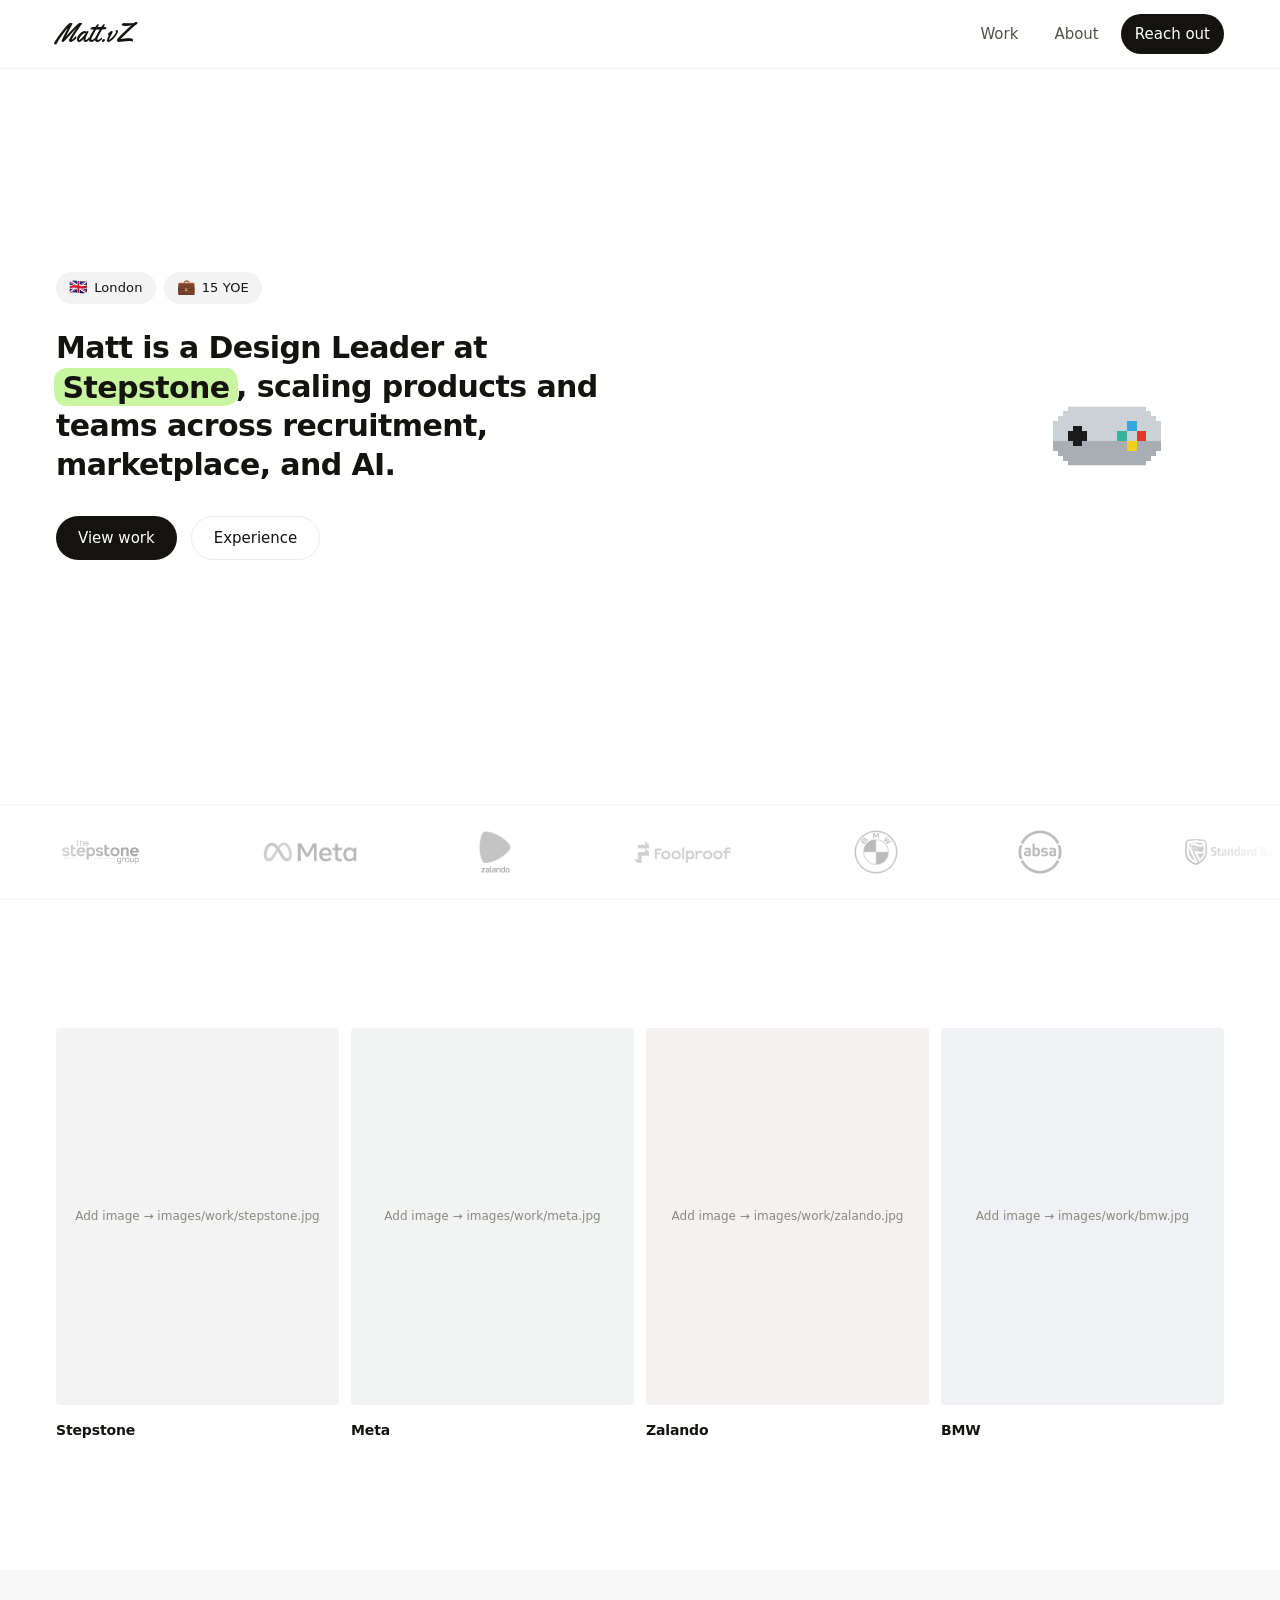
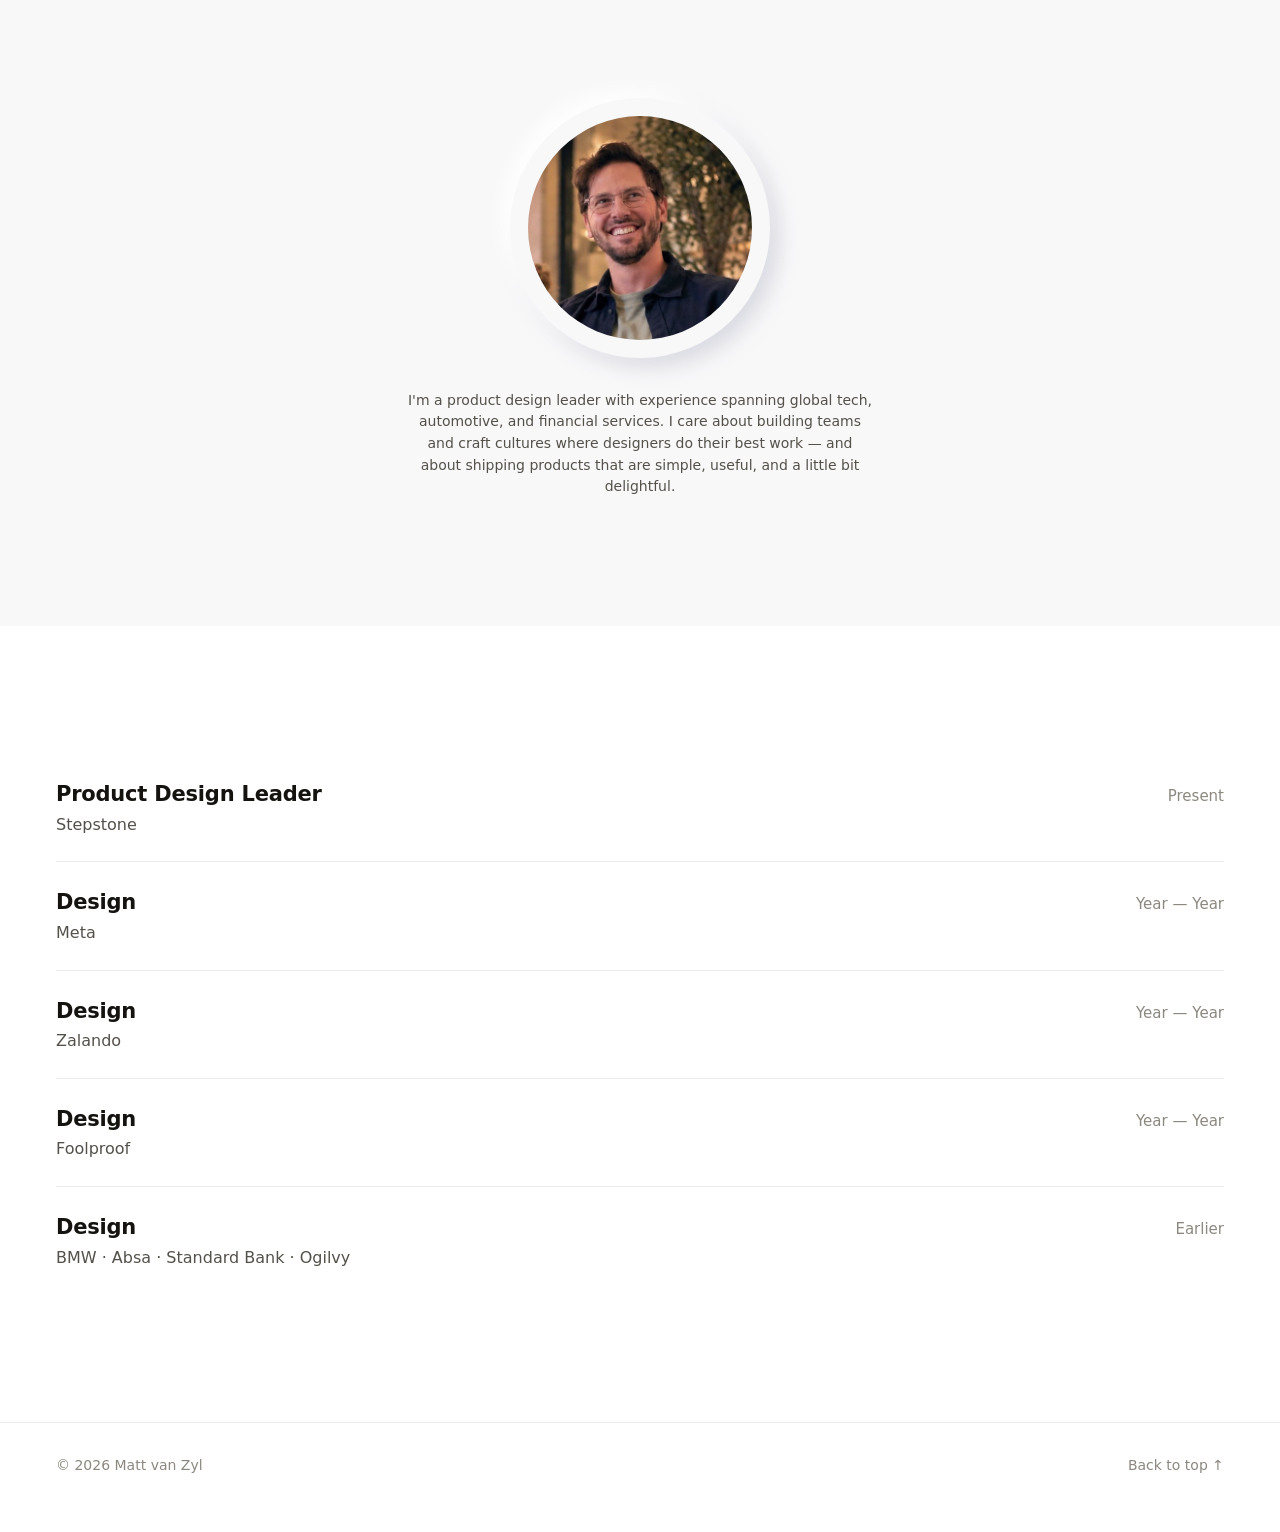
==== index.html @ f4437593 "Set content max-width to 1536px 🤖 AI Assisted with Claude Code  Co-Authored-By: ai-tools@stepstone.c" ====
<!doctype html>
<html lang="en">
  <head>
    <meta charset="utf-8" />
    <meta name="viewport" content="width=device-width, initial-scale=1" />
    <title>Matt van Zyl — Product Design Leader</title>
    <meta
      name="description"
      content="Matt van Zyl — Product Design Leader. Selected work, experience, and contact."
    />

    <!-- Open Graph / social preview -->
    <meta property="og:title" content="Matt van Zyl — Product Design Leader" />
    <meta
      property="og:description"
      content="Product Design Leader. Selected work, experience, and contact."
    />
    <meta property="og:type" content="website" />

    <link rel="preconnect" href="https://cdn.jsdelivr.net" crossorigin />
    <link
      rel="stylesheet"
      href="https://cdn.jsdelivr.net/npm/@fontsource/open-runde@latest/400.css"
    />
    <link
      rel="stylesheet"
      href="https://cdn.jsdelivr.net/npm/@fontsource/open-runde@latest/500.css"
    />
    <link
      rel="stylesheet"
      href="https://cdn.jsdelivr.net/npm/@fontsource/open-runde@latest/600.css"
    />
    <link
      rel="stylesheet"
      href="https://cdn.jsdelivr.net/npm/@fontsource/open-runde@latest/700.css"
    />
    <!-- Yellowtail: handwritten wordmark. Press Start 2P: the mini-game. -->
    <link rel="preconnect" href="https://fonts.googleapis.com" />
    <link rel="preconnect" href="https://fonts.gstatic.com" crossorigin />
    <link
      href="https://fonts.googleapis.com/css2?family=Press+Start+2P&family=Yellowtail&display=swap"
      rel="stylesheet"
    />
    <link rel="stylesheet" href="styles.css?v=104" />
  </head>
  <body>
    <!-- ─────────────  HEADER / NAV  ───────────── -->
    <header class="site-header">
      <div class="nav-pill">
        <a href="#top" class="wordmark">Matt.vZ</a>
        <nav class="nav">
          <a href="#work">Work</a>
          <a href="#about">About</a>
          <a
            href="https://www.linkedin.com/in/mattvzyl"
            target="_blank"
            rel="noopener"
            class="nav-cta"
            >Reach out</a
          >
        </nav>
      </div>
    </header>

    <main id="top">
      <!-- ─────────────  HERO  ───────────── -->
      <section class="hero">
        <div class="hero-tags">
          <span class="tag">
            <span class="tag-emoji" role="img" aria-label="UK flag">🇬🇧</span>
            London
          </span>
          <span class="tag">
            <span class="tag-emoji" role="img" aria-label="Briefcase">💼</span>
            15 YOE
          </span>

          <!-- Easter egg: a flat pixel-art controller (rumbles on hover) that
               launches a mini-game. Floats top-right on desktop; sits inline
               with the tags on tablet/mobile. -->
          <button
            class="game-launcher"
            id="game-launcher"
            type="button"
            aria-label="Play a hidden mini game"
          >
            <span class="game-launcher-inner">
              <canvas
                class="game-launcher-pad"
                width="120"
                height="60"
                aria-hidden="true"
              ></canvas>
            </span>
          </button>
        </div>
        <h1 class="hero-title">
          Matt is a Design Leader<br class="break-mobile" />
          at <a href="#work" class="hl" data-select="stepstone">Stepstone</a>,
          scaling products and teams across
          recruitment, marketplace, and AI.
        </h1>
        <div class="hero-actions">
          <a href="#work" class="btn btn-primary">View work</a>
          <a href="#experience" class="btn btn-ghost">Experience</a>
        </div>
      </section>

      <!-- ─────────────  LOGO MARQUEE (full-bleed)  ───────────── -->
      <section class="logos" aria-label="Companies I've worked with">
        <div class="marquee">
          <div class="marquee-track" id="logo-track">
            <span class="logo-item logo-wide">
              <img src="images/logos/stepstone.png" alt="Stepstone" />
            </span>
            <span class="logo-item logo-wide">
              <img src="images/logos/meta.png" alt="Meta" />
            </span>
            <span class="logo-item logo-square">
              <img src="images/logos/zalando.png" alt="Zalando" />
            </span>
            <span class="logo-item logo-wide">
              <img src="images/logos/foolproof.png" alt="Foolproof" />
            </span>
            <span class="logo-item logo-square">
              <img src="images/logos/bmw.png" alt="BMW" />
            </span>
            <span class="logo-item logo-square">
              <img src="images/logos/absa.png" alt="Absa" />
            </span>
            <span class="logo-item logo-wide">
              <img src="images/logos/standard-bank.png" alt="Standard Bank" />
            </span>
            <span class="logo-item logo-wide">
              <img src="images/logos/ogilvy.png" alt="Ogilvy" />
            </span>
          </div>
        </div>
      </section>

      <!-- ─────────────  SELECTED WORK  ───────────── -->
      <section id="work" class="section work">
        <div class="work-grid">
          <article class="work-item">
            <div class="work-image" data-tint="a">
              <img
                src="images/work/stepstone.jpg"
                alt="Stepstone"
                onerror="this.style.display='none'; this.nextElementSibling.style.display='flex';"
              />
              <span class="work-image-fallback">Add image → images/work/stepstone.jpg</span>
            </div>
            <div class="work-meta">
              <h3 class="work-title">Stepstone</h3>
              <span class="work-date">2024 – Current</span>
            </div>
          </article>

          <article class="work-item">
            <div class="work-image" data-tint="b">
              <img
                src="images/work/meta.jpg"
                alt="Meta"
                onerror="this.style.display='none'; this.nextElementSibling.style.display='flex';"
              />
              <span class="work-image-fallback">Add image → images/work/meta.jpg</span>
            </div>
            <div class="work-meta">
              <h3 class="work-title">Meta</h3>
              <span class="work-date">2022 – 24</span>
            </div>
          </article>

          <article class="work-item">
            <div class="work-image" data-tint="c">
              <img
                src="images/work/zalando.jpg"
                alt="Zalando"
                onerror="this.style.display='none'; this.nextElementSibling.style.display='flex';"
              />
              <span class="work-image-fallback">Add image → images/work/zalando.jpg</span>
            </div>
            <div class="work-meta">
              <h3 class="work-title">Zalando</h3>
              <span class="work-date">2021 – 22</span>
            </div>
          </article>

          <article class="work-item">
            <div class="work-image" data-tint="d">
              <img
                src="images/work/bmw.jpg"
                alt="BMW"
                onerror="this.style.display='none'; this.nextElementSibling.style.display='flex';"
              />
              <span class="work-image-fallback">Add image → images/work/bmw.jpg</span>
            </div>
            <div class="work-meta">
              <h3 class="work-title">BMW</h3>
              <span class="work-date">2018 – 21</span>
            </div>
          </article>
        </div>
      </section>

      <!-- ─────────────  ABOUT  ───────────── -->
      <section id="about" class="section">
        <div class="about">
          <div class="portrait-stage">
            <span class="float-emoji" aria-hidden="true" style="--x: -172px; --y: 30px; --r: -16deg">🎨</span>
            <span class="float-emoji" aria-hidden="true" style="--x: -161px; --y: -69px; --r: -13deg">✏️</span>
            <span class="float-emoji" aria-hidden="true" style="--x: -96px; --y: -146px; --r: -8deg">💡</span>
            <span class="float-emoji" aria-hidden="true" style="--x: 96px; --y: -146px; --r: 8deg">📈</span>
            <span class="float-emoji" aria-hidden="true" style="--x: 161px; --y: -69px; --r: 13deg">🤝</span>
            <span class="float-emoji" aria-hidden="true" style="--x: 0px; --y: -175px; --r: 6deg">✨</span>
            <span class="float-emoji" aria-hidden="true" style="--x: 172px; --y: 30px; --r: 16deg">🚗</span>
            <div class="about-portrait">
              <img
                src="images/matt.jpg"
                alt="Matt van Zyl"
                onerror="this.style.display='none'; this.nextElementSibling.style.display='flex';"
              />
              <span class="about-portrait-fallback">Add photo → images/matt.jpg</span>
            </div>
          </div>
          <div class="about-body">
            <p>
              I'm a product design leader with experience spanning global tech,
              automotive, and financial services. I care about building teams
              and craft cultures where designers do their best work — and about
              shipping products that are simple, useful, and a little bit
              delightful.
            </p>
          </div>
        </div>
      </section>

      <!-- ─────────────  EXPERIENCE  ───────────── -->
      <section id="experience" class="section">
        <ol class="timeline">
          <li class="timeline-item">
            <div class="timeline-role">
              <h3>Product Design Leader</h3>
              <span class="timeline-company">Stepstone</span>
            </div>
            <span class="timeline-period">Present</span>
          </li>
          <li class="timeline-item">
            <div class="timeline-role">
              <h3>Design</h3>
              <span class="timeline-company">Meta</span>
            </div>
            <span class="timeline-period">Year — Year</span>
          </li>
          <li class="timeline-item">
            <div class="timeline-role">
              <h3>Design</h3>
              <span class="timeline-company">Zalando</span>
            </div>
            <span class="timeline-period">Year — Year</span>
          </li>
          <li class="timeline-item">
            <div class="timeline-role">
              <h3>Design</h3>
              <span class="timeline-company">Foolproof</span>
            </div>
            <span class="timeline-period">Year — Year</span>
          </li>
          <li class="timeline-item">
            <div class="timeline-role">
              <h3>Design</h3>
              <span class="timeline-company">BMW · Absa · Standard Bank · Ogilvy</span>
            </div>
            <span class="timeline-period">Earlier</span>
          </li>
        </ol>
      </section>

    </main>

    <!-- ─────────────  LOGO INVADERS (mini-game overlay)  ───────────── -->
    <div id="game-stage" class="game-stage" aria-hidden="true">
      <canvas id="invaders-canvas"></canvas>
      <div class="game-hud">
        <span class="game-score" id="game-score">SCORE 0000</span>
        <span class="game-lives" id="game-lives"></span>
        <button class="game-exit" id="game-exit" type="button">× EXIT</button>
      </div>
      <div class="game-msg" id="game-msg" aria-live="polite"></div>
    </div>

    <footer class="site-footer">
      <span>© <span id="year"></span> Matt van Zyl</span>
      <a href="#top">Back to top ↑</a>
    </footer>

    <script src="main.js?v=104"></script>
  </body>
</html>
---- styles.css ----
/* ─────────────  DESIGN TOKENS  ───────────── */
:root {
  --ink: #14130f;
  --ink-soft: #54514a;
  --ink-faint: #8c887f;
  --paper: #ffffff;
  --paper-raised: #ffffff;
  --line: #ececec;
  --accent: #14130f;
  --about-bg: #f8f8f9;

  --logo-grey: #9aa0a6;

  --tint-a: #f3f3f3;
  --tint-b: #f1f4f3;
  --tint-c: #f4f1f0;
  --tint-d: #f0f1f4;

  --font: "Open Runde", -apple-system, BlinkMacSystemFont, system-ui, sans-serif;

  --maxw: 1536px;
  --gutter: clamp(20px, 5vw, 56px);
  --radius: 16px;
  --header-h: 64px; /* live header height; kept in sync by main.js */
  --logos-h: 96px; /* live logo-strip height; kept in sync by main.js */
}

*,
*::before,
*::after {
  box-sizing: border-box;
  margin: 0;
  padding: 0;
}

html {
  scroll-behavior: smooth;
}

body {
  font-family: var(--font);
  color: var(--ink);
  background: var(--paper);
  line-height: 1.6;
  -webkit-font-smoothing: antialiased;
}

a {
  color: inherit;
  text-decoration: none;
}

/* ─────────────  HEADER  ─────────────
   At the top of the page it's a flush, full-width flat glass bar (content
   capped at --maxw). As you scroll it glides into a floating condensed pill. */
.site-header {
  position: sticky;
  top: 0;
  z-index: 50;
  padding: 0;
  background: rgba(255, 255, 255, 0.72);
  backdrop-filter: blur(16px) saturate(180%);
  -webkit-backdrop-filter: blur(16px) saturate(180%);
  box-shadow: 0 1px 0 rgba(20, 19, 15, 0.06);
  /* EXPAND (destination = this top state): snappy. */
  transition: padding 0.4s cubic-bezier(0.22, 1, 0.36, 1),
    background 0.4s ease, box-shadow 0.4s ease,
    transform 0.5s cubic-bezier(0.22, 1, 0.36, 1), opacity 0.4s ease;
}

/* Hidden state (used on mobile): slide the nav up out of view and fade it. */
.site-header.nav-hidden {
  transform: translateY(-130%);
  opacity: 0;
}

.nav-pill {
  max-width: var(--maxw);
  margin: 0 auto;
  display: flex;
  align-items: center;
  justify-content: space-between;
  gap: 16px;
  padding: 14px var(--gutter);
  background: transparent;
  box-shadow: none;
  border-radius: 0;
  /* EXPAND (destination = this top state): snappy. */
  transition: max-width 0.4s cubic-bezier(0.22, 1, 0.36, 1),
    gap 0.4s cubic-bezier(0.22, 1, 0.36, 1),
    padding 0.4s cubic-bezier(0.22, 1, 0.36, 1),
    background 0.4s ease, box-shadow 0.4s ease,
    border-radius 0.4s ease;
}

/* ── Scrolled: the full-width bar lifts into a floating condensed pill. ──
   Animate to a concrete max-width (not `max-content`, which browsers can't
   smoothly tween) so it glides. COLLAPSE (destination): slow, gentle glide. */
.site-header.scrolled {
  padding: 16px var(--gutter);
  background: transparent;
  backdrop-filter: none;
  -webkit-backdrop-filter: none;
  box-shadow: none;
  transition: padding 1.1s cubic-bezier(0.65, 0, 0.35, 1),
    background 0.6s ease, box-shadow 0.6s ease;
}

.site-header.scrolled .nav-pill {
  max-width: 420px;
  gap: 20px;
  padding: 7px 10px 7px 28px;
  background: rgba(255, 255, 255, 0.65);
  backdrop-filter: blur(16px) saturate(180%);
  -webkit-backdrop-filter: blur(16px) saturate(180%);
  box-shadow: 0 8px 32px rgba(0, 0, 0, 0.04), 0 2px 6px rgba(0, 0, 0, 0.02);
  border-radius: 999px;
  transition: max-width 1.1s cubic-bezier(0.65, 0, 0.35, 1),
    gap 1.1s cubic-bezier(0.65, 0, 0.35, 1),
    padding 1.1s cubic-bezier(0.65, 0, 0.35, 1),
    background 0.6s ease, box-shadow 0.6s ease,
    border-radius 1.1s cubic-bezier(0.65, 0, 0.35, 1);
}

.wordmark {
  font-family: "Yellowtail", cursive;
  font-weight: 400;
  font-size: 26px;
  line-height: 1;
  letter-spacing: 0;
  color: var(--ink);
}

.nav {
  display: flex;
  align-items: center;
  gap: 8px;
}

.nav a {
  font-size: 15px;
  font-weight: 500;
  color: var(--ink-soft);
  padding: 8px 14px;
  border-radius: 999px;
  white-space: nowrap;
  transition: color 0.2s, background 0.2s;
}

.nav a:not(.nav-cta):hover {
  color: var(--ink);
  background: #f6f6f6;
}

/* Active link — current section (set by click or scrollspy) */
.nav a.active:not(.nav-cta) {
  color: var(--ink);
  background: #f0f0f0;
}

.nav-cta {
  background: var(--accent);
  color: #fff !important;
  padding: 9px 20px;
  transition: background 0.2s, transform 0.15s ease, box-shadow 0.15s,
    padding 1.1s cubic-bezier(0.65, 0, 0.35, 1);
}

.nav-cta:hover {
  background: #2c2a25;
  transform: translateY(-2px);
  box-shadow: 0 6px 18px rgba(0, 0, 0, 0.18);
}

.nav-cta:active {
  transform: translateY(0) scale(0.97);
  box-shadow: none;
}

/* ─────────────  LAYOUT  ───────────── */
main {
  max-width: var(--maxw);
  margin: 0 auto;
  padding: 0 var(--gutter);
}

.section {
  padding: clamp(64px, 11vw, 128px) 0;
  position: relative;
}

/* Full-bleed divider line above each section (spans the whole viewport,
   while the section content stays in the centered column). */
.section::before {
  content: "";
  position: absolute;
  top: 0;
  left: calc(50% - 50vw);
  width: 100vw;
  height: 1px;
  background: var(--line);
}

.section-head {
  margin-bottom: 48px;
}

.section-title {
  font-size: clamp(28px, 4vw, 40px);
  font-weight: 600;
  letter-spacing: -0.02em;
}

.section-note {
  margin-top: 8px;
  color: var(--ink-soft);
  font-size: 17px;
}

/* ─────────────  HERO  ───────────── */
.hero {
  /* Opening frame fills the viewport: header (--header-h) + hero + logo strip
     (96px) together = 100svh, so the logo strip sits flush at the bottom of
     the first screen. Hero content is centered in its remaining space. */
  /* Fill the first screen so the logo strip lands flush at the fold.
     Layered fallbacks: plain `vh` (oldest), then `svh` where supported, then
     `--vph` — the real measured viewport height set by main.js, which respects
     whatever a device reserves (iOS home indicator, bottom Safari bar, etc.). */
  min-height: calc(100vh - var(--header-h) - var(--logos-h));
  min-height: calc(100svh - var(--header-h) - var(--logos-h));
  min-height: calc(var(--vph, 100svh) - var(--header-h) - var(--logos-h));
  display: flex;
  flex-direction: column;
  justify-content: center;
  position: relative; /* anchor for the game launcher on the right */
  /* Extra bottom padding lifts the centered content up ~20px for better
     optical balance (the logo strip below carries visual weight). */
  padding: clamp(40px, 7vw, 72px) 0 calc(clamp(40px, 7vw, 72px) + 40px);
}

.hero-tags {
  display: flex;
  flex-wrap: wrap;
  gap: 8px;
  margin-bottom: 24px;
}

.tag {
  display: inline-flex;
  align-items: center;
  gap: 6px;
  padding: 6px 13px;
  background: #f3f3f3;
  border-radius: 999px;
  font-size: 13px;
  font-weight: 500;
  color: var(--ink);
  letter-spacing: 0.01em;
}

.tag-icon {
  width: 14px;
  height: 14px;
  flex-shrink: 0;
  color: var(--ink);
}

/* Flag emoji in place of a location icon */
.tag-emoji {
  font-size: 15px;
  line-height: 1;
  flex-shrink: 0;
}

.hero-title {
  font-size: 30px;
  font-weight: 600;
  line-height: 1.3;
  letter-spacing: -0.02em;
  max-width: 28ch;
}

/* Highlighter marker behind a key word. Default = flat green with a soft,
   organic blob shape. On hover, a hand-drawn pen underline draws itself in
   under the word, and the cursor turns into a pointer (it links to the
   Stepstone work). */
.hl {
  position: relative;
  background-color: #c8f5a0;
  color: inherit;
  padding: 0.05em 0.28em;
  margin: 0 -0.06em;
  /* The blob shape, used as the default look. */
  border-radius: 14px 10px 16px 12px / 12px 16px 10px 14px;
  cursor: pointer;
  -webkit-box-decoration-break: clone;
  box-decoration-break: clone;
}

/* Pen-like underline that draws on under the word on hover. The SVG is a
   slightly wavy hand-drawn stroke; we reveal it left→right by growing its
   clip width. */
.hl::after {
  content: "";
  position: absolute;
  left: 0.28em;
  right: 0.28em;
  bottom: -0.16em;
  height: 6px;
  background-repeat: no-repeat;
  background-position: left center;
  background-size: 100% 100%;
  background-image: url("data:image/svg+xml,%3Csvg xmlns='http://www.w3.org/2000/svg' viewBox='0 0 200 8' preserveAspectRatio='none'%3E%3Cpath d='M1 5 C 40 1, 70 7, 110 3 S 180 6, 199 3' fill='none' stroke='%2314130f' stroke-width='2.5' stroke-linecap='round'/%3E%3C/svg%3E");
  /* Hidden by default: clipped to zero width from the left. */
  clip-path: inset(0 100% 0 0);
  transition: clip-path 0.5s cubic-bezier(0.65, 0, 0.35, 1);
}

.hl:hover::after {
  /* Pen draws across the full width. */
  clip-path: inset(0 0 0 0);
}

@media (prefers-reduced-motion: reduce) {
  .hl::after {
    transition: none;
  }
}

.hero-actions {
  margin-top: 32px;
  display: flex;
  flex-wrap: wrap;
  gap: 14px;
}

.btn {
  display: inline-flex;
  align-items: center;
  height: 44px;
  padding: 0 22px;
  border-radius: 999px;
  font-size: 15px;
  font-weight: 500;
  transition: transform 0.15s ease, background 0.15s, border-color 0.15s,
    box-shadow 0.15s;
}

.btn:active {
  transform: scale(0.98);
}

.btn-primary {
  background: var(--accent);
  color: #fff;
}

.btn-primary:hover {
  background: #2c2a25;
  transform: translateY(-2px);
  box-shadow: 0 6px 18px rgba(0, 0, 0, 0.18);
}

.btn-primary:active {
  transform: translateY(0) scale(0.98);
  box-shadow: none;
}

.btn-ghost {
  border: 1px solid var(--line);
  color: var(--ink);
}

.btn-ghost:hover {
  border-color: var(--ink-faint);
}

/* ─────────────  LOGO MARQUEE  ───────────── */
.logos {
  /* full-bleed: break out of the centered main column */
  width: 100vw;
  margin-left: calc(50% - 50vw);
  padding: 24px 0;
  overflow: hidden;
  border-top: 1px solid rgba(0, 0, 0, 0.04);
  border-bottom: 1px solid rgba(0, 0, 0, 0.04);
}

/* The logo strip already draws a full-width divider below it, so suppress
   the work section's own divider to avoid a doubled line. */
#work.section::before {
  display: none;
}

.marquee {
  position: relative;
  -webkit-mask-image: linear-gradient(
    90deg,
    transparent,
    #000 10%,
    #000 90%,
    transparent
  );
  mask-image: linear-gradient(
    90deg,
    transparent,
    #000 10%,
    #000 90%,
    transparent
  );
}

.marquee-track {
  display: flex;
  align-items: center;
  width: max-content;
  --scroll-distance: -50%;
  animation: scroll 40s linear infinite;
}

.marquee:hover .marquee-track {
  animation-play-state: paused;
}

.logo-item {
  display: flex;
  align-items: center;
  justify-content: center;
  flex-shrink: 0;
  /* Equal side margins (not `gap`) so spacing is identical across the
     loop seam — `gap` doesn't apply between the last and first item when
     the track wraps, which leaves an empty void. */
  margin: 0 59px;
  transition: opacity 0.2s;
}

.logo-item img {
  width: auto;
  max-width: 160px;
  object-fit: contain;
  display: block;
  /* Desaturate to grey while PRESERVING internal light/dark detail
     (BMW roundel, Standard Bank flame). grayscale keeps tonal structure;
     opacity lifts the whole thing to a uniform faint weight. */
  filter: grayscale(1);
  opacity: 0.4;
  transition: opacity 0.2s;
}

.logo-item:hover img {
  opacity: 0.7;
}

/* Solid single-colour marks read darker once greyscaled, so fade them a
   little more to sit at the same weight as the detailed ones. */
.logo-item img[alt="Meta"],
.logo-item img[alt="Absa"],
.logo-item img[alt="Foolproof"] {
  opacity: 0.32;
}

.logo-item:hover img[alt="Meta"],
.logo-item:hover img[alt="Absa"],
.logo-item:hover img[alt="Foolproof"] {
  opacity: 0.62;
}

/* Balanced by visual mass, not raw height. Padding is trimmed in the PNGs,
   so these heights map directly to how big each mark actually looks.
   Long wordmarks sit shorter (their width carries presence); compact and
   square marks sit taller so they don't read as small. */

/* Long horizontal wordmarks (ratio ~4–5). */
.logo-item img[alt="Meta"] {
  height: 26px;
}

/* Standard Bank has a shield + small text, so it reads smaller — bump it up. */
.logo-item img[alt="Standard Bank"] {
  height: 34px;
}

/* Medium wordmarks (ratio ~2.5–3.5). */
.logo-item img[alt="Stepstone"],
.logo-item img[alt="Foolproof"],
.logo-item img[alt="Ogilvy"] {
  height: 30px;
}

/* Square icon-marks (ratio ~1). */
.logo-item img[alt="BMW"],
.logo-item img[alt="Absa"] {
  height: 46px;
}

/* Zalando is a portrait icon-over-wordmark lockup (taller than wide),
   so it's sized a touch smaller to occupy similar visual space. */
.logo-item img[alt="Zalando"] {
  height: 44px;
}

@keyframes scroll {
  to {
    transform: translateX(var(--scroll-distance, -50%));
  }
}

@media (prefers-reduced-motion: reduce) {
  .marquee-track {
    animation: none;
    justify-content: center;
    width: 100%;
    flex-wrap: wrap;
    row-gap: 36px;
  }
  /* No scrolling, so the duplicate row is redundant — hide it. */
  .marquee-track .logo-item[aria-hidden="true"] {
    display: none;
  }
}

/* ─────────────  SELECTED WORK  ───────────── */
.work-grid {
  display: grid;
  grid-template-columns: repeat(4, 1fr);
  gap: clamp(8px, 1vw, 12px);
}

.work-item {
  display: flex;
  flex-direction: column;
}

.work-image {
  position: relative;
  aspect-ratio: 3 / 4;
  border-radius: 4px;
  overflow: hidden;
  background: var(--tint-a);
  margin-bottom: 14px;
}
.work-image[data-tint="b"] { background: var(--tint-b); }
.work-image[data-tint="c"] { background: var(--tint-c); }
.work-image[data-tint="d"] { background: var(--tint-d); }

.work-image img {
  width: 100%;
  height: 100%;
  object-fit: cover;
  display: block;
  transition: transform 0.4s cubic-bezier(0.22, 1, 0.36, 1);
}

.work-item:hover .work-image img {
  transform: scale(1.04);
}

.work-image-fallback {
  display: none; /* shown via onerror when the image is missing */
  position: absolute;
  inset: 0;
  align-items: center;
  justify-content: center;
  text-align: center;
  padding: 0 16px;
  font-size: 12px;
  font-weight: 500;
  color: var(--ink-faint);
}

.work-meta {
  display: flex;
  align-items: baseline;
  justify-content: space-between;
  gap: 12px;
}

.work-title {
  font-size: 14px;
  font-weight: 600;
  letter-spacing: -0.01em;
  color: var(--ink);
}

.work-date {
  flex-shrink: 0;
  font-size: 12px;
  color: var(--ink-faint);
  white-space: nowrap;
}

/* On hover-capable devices (desktop), reveal the date only on card hover.
   Touch devices keep it always visible. */
@media (hover: hover) {
  .work-date {
    opacity: 0;
    transition: opacity 0.25s ease;
  }
  .work-item:hover .work-date {
    opacity: 1;
  }
}

/* ─────────────  ABOUT  ───────────── */
/* Full-bleed very-light-grey band. Content stays in the centred column via
   the horizontal gutter padding. */
#about.section {
  width: 100vw;
  margin-left: calc(50% - 50vw);
  padding-left: var(--gutter);
  padding-right: var(--gutter);
  background: var(--about-bg);
}

/* No dividers directly above or below the About band — the colour change
   separates it. (Above = About's own line; below = the Experience line.) */
#about.section::before,
#experience.section::before {
  display: none;
}

.about {
  display: flex;
  flex-direction: column;
  align-items: center;
  text-align: center;
  gap: 32px;
}

/* Stage holds the photo plus the emojis that hide behind it. */
.portrait-stage {
  position: relative;
  width: min(260px, 68vw);
  height: min(260px, 68vw);
  display: flex;
  align-items: center;
  justify-content: center;
}

/* Emojis start hidden behind the centre of the photo, then fan out to their
   target offsets with a springy bounce when the section scrolls into view. */
.float-emoji {
  position: absolute;
  top: 50%;
  left: 50%;
  z-index: 0;
  font-size: clamp(24px, 5vw, 32px);
  line-height: 1;
  pointer-events: none;
  transform: translate(-50%, -50%) scale(0.2);
  opacity: 0;
  transition: transform 0.7s cubic-bezier(0.34, 1.56, 0.64, 1),
    opacity 0.35s ease;
}

.portrait-stage.revealed .float-emoji {
  transform: translate(
      calc(-50% + var(--x) * var(--fan, 1)),
      calc(-50% + var(--y) * var(--fan, 1))
    )
    rotate(var(--r)) scale(1);
  opacity: 1;
}

/* Stagger the fan-out (and the retract inherits reversed feel via delays). */
.portrait-stage.revealed .float-emoji:nth-child(1) { transition-delay: 0.02s; }
.portrait-stage.revealed .float-emoji:nth-child(2) { transition-delay: 0.06s; }
.portrait-stage.revealed .float-emoji:nth-child(3) { transition-delay: 0.1s; }
.portrait-stage.revealed .float-emoji:nth-child(4) { transition-delay: 0.14s; }
.portrait-stage.revealed .float-emoji:nth-child(5) { transition-delay: 0.18s; }
.portrait-stage.revealed .float-emoji:nth-child(6) { transition-delay: 0.22s; }
.portrait-stage.revealed .float-emoji:nth-child(7) { transition-delay: 0.26s; }
.portrait-stage.revealed .float-emoji:nth-child(8) { transition-delay: 0.3s; }

@media (prefers-reduced-motion: reduce) {
  .float-emoji {
    transition: none;
    display: none;
  }
}

.about-portrait {
  position: relative;
  z-index: 1;
  /* Explicit square (width AND height) so it stays a circle in the flex
     column — aspect-ratio alone got overridden by the photo's proportions. */
  width: min(260px, 68vw);
  height: min(260px, 68vw);
  border-radius: 50%;
  /* Raised neumorphic frame (the 18px padding is the visible rim). The frame
     matches the section bg so it blends, and dual OUTER shadows sculpt it into
     a soft puffed-out button: a light highlight from the top-left and a darker
     shadow to the bottom-right. */
  background: var(--about-bg);
  padding: 18px;
  box-shadow: -9px -9px 18px rgba(255, 255, 255, 0.9),
    9px 9px 20px rgba(174, 174, 192, 0.42);
  display: flex;
  align-items: center;
  justify-content: center;
}

.about-portrait img {
  width: 100%;
  height: 100%;
  object-fit: cover;
  object-position: center 20%;
  border-radius: 50%;
  display: block;
}

.about-portrait-fallback {
  display: none; /* shown via onerror only when the image is missing */
  width: 100%;
  height: 100%;
  align-items: center;
  justify-content: center;
  text-align: center;
  padding: 0 20px;
  font-size: 13px;
  font-weight: 500;
  color: var(--ink-faint);
}

.about-body {
  max-width: 46ch;
}

.about-body p {
  font-size: 14px;
  line-height: 1.55;
  color: var(--ink-soft);
}

.about-body p + p {
  margin-top: 14px;
}

/* ─────────────  EXPERIENCE  ───────────── */
.timeline {
  list-style: none;
}

.timeline-item {
  display: flex;
  align-items: baseline;
  justify-content: space-between;
  gap: 20px;
  padding: 24px 0;
  border-top: 1px solid var(--line);
}

.timeline-item:first-child {
  border-top: none;
}

.timeline-role h3 {
  font-size: 21px;
  font-weight: 600;
  letter-spacing: -0.01em;
}

.timeline-company {
  font-size: 16px;
  color: var(--ink-soft);
}

.timeline-period {
  font-size: 15px;
  color: var(--ink-faint);
  white-space: nowrap;
}

/* ─────────────  CONTACT  ───────────── */
.contact {
  text-align: center;
}

.contact-title {
  font-size: clamp(40px, 8vw, 84px);
  font-weight: 600;
  letter-spacing: -0.03em;
}

.contact-sub {
  margin-top: 16px;
  font-size: 18px;
  color: var(--ink-soft);
}

.contact-email {
  display: inline-block;
  margin-top: 32px;
  font-size: clamp(20px, 3vw, 30px);
  font-weight: 500;
  border-bottom: 2px solid var(--line);
  padding-bottom: 4px;
  transition: border-color 0.15s;
}

.contact-email:hover {
  border-color: var(--ink);
}

.contact-links {
  margin-top: 36px;
  display: flex;
  justify-content: center;
  gap: 28px;
}

.contact-links a {
  font-size: 16px;
  color: var(--ink-soft);
  transition: color 0.15s;
}

.contact-links a:hover {
  color: var(--ink);
}

/* ─────────────  FOOTER  ───────────── */
.site-footer {
  max-width: var(--maxw);
  margin: 0 auto;
  padding: 32px var(--gutter) 56px;
  display: flex;
  justify-content: space-between;
  font-size: 14px;
  color: var(--ink-faint);
  position: relative;
}

/* Full-bleed divider above the footer. */
.site-footer::before {
  content: "";
  position: absolute;
  top: 0;
  left: calc(50% - 50vw);
  width: 100vw;
  height: 1px;
  background: var(--line);
}

.site-footer a:hover {
  color: var(--ink);
}

/* ─────────────  LOGO INVADERS (mini-game)  ───────────── */
/* Launcher: a little pixel game controller parked in the empty right of the
   hero. No label — people click it out of curiosity. */
.game-launcher {
  position: absolute;
  right: clamp(8px, 3vw, 56px);
  top: 50%;
  transform: translateY(-50%);
  padding: 20px;
  background: none;
  border: 0;
  cursor: pointer;
  line-height: 0;
  -webkit-tap-highlight-color: transparent;
}

/* Inner wrapper carries the idle float, so the hover rumble never fights it. */
.game-launcher-inner {
  display: inline-block;
  position: relative;
  animation: launcher-bob 3s ease-in-out infinite;
}

/* Flat pixel-art controller (drawn in main.js). */
.game-launcher-pad {
  display: block;
  width: 118px;
  height: auto;
  image-rendering: pixelated;
  image-rendering: crisp-edges;
}

/* Hover: the controller rumbles like a real gamepad. */
.game-launcher:hover .game-launcher-pad,
.game-launcher:focus-visible .game-launcher-pad {
  animation: rumble 0.14s linear infinite;
}

@keyframes rumble {
  0% {
    transform: translate(0, 0) rotate(0deg);
  }
  20% {
    transform: translate(-1.6px, 1.1px) rotate(-2deg);
  }
  40% {
    transform: translate(1.6px, -1.1px) rotate(2deg);
  }
  60% {
    transform: translate(-1.2px, -1.4px) rotate(-1.4deg);
  }
  80% {
    transform: translate(1.2px, 1.4px) rotate(1.4deg);
  }
  100% {
    transform: translate(0, 0) rotate(0deg);
  }
}

@keyframes launcher-bob {
  0%,
  100% {
    transform: translateY(0);
  }
  50% {
    transform: translateY(-9px);
  }
}

@media (prefers-reduced-motion: reduce) {
  .game-launcher-inner,
  .game-launcher:hover .game-launcher-pad,
  .game-launcher:focus-visible .game-launcher-pad {
    animation: none;
  }
}

/* Tablet & mobile: the controller leaves its floating slot and sits inline
   with the hero tags, matched to their height. */
@media (max-width: 1024px) {
  .game-launcher {
    position: static;
    transform: none;
    margin: 0;
    padding: 0;
    display: inline-flex;
    align-items: center;
  }
  .game-launcher-inner {
    display: inline-flex;
    /* keep the idle float on tablet/mobile too */
  }
  .game-launcher-pad {
    width: auto;
    height: 33px;
  }
}

/* Tablet: the full-size emoji fan sits close to the top of the About band —
   give it more breathing room above the photo. */
@media (min-width: 521px) and (max-width: 1024px) {
  #about.section {
    padding-top: calc(clamp(64px, 11vw, 128px) + 64px);
  }
}

/* Game overlay — fills the screen and turns the page into an arcade. */
body.game-playing {
  overflow: hidden;
}

.game-stage {
  position: fixed;
  inset: 0;
  z-index: 2000;
  background: #0b0a09;
  display: none;
}

/* Switch-on: a bright dot punches out from the centre, stretches into a
   horizontal line, then unfolds vertically to fill the screen — like an
   old CRT powering up. Switch-off reverses it. */
.game-stage.active {
  display: block;
  animation: crt-on 0.55s cubic-bezier(0.22, 1, 0.36, 1);
}

.game-stage.closing {
  animation: crt-off 0.4s ease-in forwards;
}

@keyframes crt-on {
  0% {
    clip-path: inset(49.6% 49.9% 49.6% 49.9%);
    filter: brightness(4.5) contrast(1.4);
  }
  28% {
    clip-path: inset(49.6% 0 49.6% 0);
    filter: brightness(3.2) contrast(1.3);
  }
  100% {
    clip-path: inset(0 0 0 0);
    filter: brightness(1) contrast(1);
  }
}

@keyframes crt-off {
  0% {
    clip-path: inset(0 0 0 0);
    filter: brightness(1);
  }
  45% {
    clip-path: inset(49.6% 0 49.6% 0);
    filter: brightness(3);
  }
  100% {
    clip-path: inset(49.6% 49.9% 49.6% 49.9%);
    filter: brightness(7);
    opacity: 0.5;
  }
}

@media (prefers-reduced-motion: reduce) {
  .game-stage.active,
  .game-stage.closing {
    animation: none;
  }
}

#invaders-canvas {
  display: block;
  width: 100%;
  height: 100%;
  touch-action: none;
}

.game-hud {
  position: absolute;
  top: 0;
  left: 0;
  right: 0;
  z-index: 3;
  display: flex;
  align-items: center;
  justify-content: space-between;
  gap: 16px;
  padding: 20px clamp(16px, 4vw, 44px);
  font-family: "Press Start 2P", monospace;
  font-size: clamp(9px, 1.4vw, 12px);
  letter-spacing: 0.06em;
  color: #eafbe0;
  pointer-events: none;
}

.game-lives {
  color: #ff6b6b;
  letter-spacing: 0.12em;
}

.game-exit {
  pointer-events: auto;
  font-family: inherit;
  font-size: inherit;
  letter-spacing: inherit;
  color: #eafbe0;
  background: rgba(255, 255, 255, 0.06);
  border: 1px solid rgba(234, 251, 224, 0.35);
  border-radius: 8px;
  padding: 8px 12px;
  cursor: pointer;
  transition: background 0.15s ease, border-color 0.15s ease;
}

.game-exit:hover {
  background: rgba(255, 107, 107, 0.18);
  border-color: #ff6b6b;
}

.game-msg {
  position: absolute;
  inset: 0;
  z-index: 2;
  display: none;
  flex-direction: column;
  align-items: center;
  justify-content: center;
  gap: 22px;
  text-align: center;
  padding: 24px;
  font-family: "Press Start 2P", monospace;
  color: #eafbe0;
  background: radial-gradient(
    circle at center,
    rgba(11, 10, 9, 0.72),
    rgba(11, 10, 9, 0.94)
  );
}

.game-msg.show {
  display: flex;
}

.game-msg-title {
  font-size: clamp(22px, 5vw, 40px);
  color: #a8e86b;
  text-shadow: 0 0 18px rgba(168, 232, 107, 0.45);
  line-height: 1.4;
}

.game-msg-score {
  font-size: clamp(11px, 2vw, 16px);
  letter-spacing: 0.1em;
}

.game-msg-hint {
  font-size: clamp(8px, 1.4vw, 11px);
  line-height: 2;
  color: #b9c2b0;
}

.game-msg-btns {
  display: flex;
  gap: 14px;
  flex-wrap: wrap;
  justify-content: center;
  margin-top: 6px;
}

.game-btn {
  font-family: "Press Start 2P", monospace;
  font-size: clamp(9px, 1.4vw, 12px);
  letter-spacing: 0.06em;
  color: #0b0a09;
  background: #a8e86b;
  border: 0;
  border-radius: 10px;
  padding: 14px 18px;
  cursor: pointer;
  transition: transform 0.12s ease, box-shadow 0.15s ease;
  box-shadow: 0 0 0 rgba(168, 232, 107, 0);
}

.game-btn:hover {
  transform: translateY(-2px);
  box-shadow: 0 6px 22px rgba(168, 232, 107, 0.4);
}

.game-btn.ghost {
  color: #eafbe0;
  background: transparent;
  border: 1px solid rgba(234, 251, 224, 0.4);
}

.game-btn.ghost:hover {
  box-shadow: none;
  border-color: #eafbe0;
}

@media (prefers-reduced-motion: reduce) {
  .game-launcher-ship,
  .game-launcher:hover .game-launcher-hint {
    animation: none;
  }
}

/* ─────────────  RESPONSIVE  ───────────── */
/* Mobile-only line break in the hero title (hidden on larger screens). */
.break-mobile {
  display: none;
}

@media (max-width: 720px) {
  .break-mobile {
    display: inline;
  }
  .nav {
    gap: 16px;
  }
  .nav a:not(.nav-cta) {
    display: none;
  }

  /* On mobile the header stays a flush, full-width glass bar in BOTH states
     (no collapse into a pill); it just slides + fades away on scroll-down and
     returns on scroll-up. At the top it carries a hairline divider; once
     scrolled the divider gives way to a soft drop shadow. */
  .site-header,
  .site-header.scrolled {
    padding: 0;
    background: rgba(255, 255, 255, 0.5);
    backdrop-filter: blur(16px) saturate(180%);
    -webkit-backdrop-filter: blur(16px) saturate(180%);
    transition: transform 0.55s cubic-bezier(0.22, 1, 0.36, 1),
      opacity 0.45s ease, box-shadow 0.4s ease;
  }
  .site-header {
    box-shadow: 0 1px 0 rgba(20, 19, 15, 0.06);
  }
  .site-header.scrolled {
    box-shadow: 0 8px 24px rgba(20, 19, 15, 0.09);
  }
  .nav-pill,
  .site-header.scrolled .nav-pill,
  .nav-cta,
  .site-header.scrolled .nav-cta {
    transition: none;
  }
  .nav-pill,
  .site-header.scrolled .nav-pill {
    max-width: var(--maxw);
    gap: 16px;
    padding: 12px var(--gutter);
    background: transparent;
    box-shadow: none;
    border-radius: 0;
  }
  /* Smaller CTA on mobile. One selector covers top AND scrolled (both live
     under .site-header) so it's guaranteed identical — never shifts size. */
  .site-header .nav-cta {
    padding: 7px 15px;
    font-size: 14px;
  }
  /* Work grid: 2 columns on tablet/large phones. */
  .work-grid {
    grid-template-columns: repeat(2, 1fr);
    gap: 28px 20px;
  }
  .about {
    grid-template-columns: 1fr;
  }
  .about-portrait {
    max-width: 260px;
    margin: 0 auto; /* center the profile pic in the column on mobile */
  }
  .timeline-item {
    flex-direction: column;
    gap: 4px;
  }
}

/* Portrait tablets (e.g. iPad) — show the work grid as a 2×2. */
@media (min-width: 721px) and (max-width: 1024px) and (orientation: portrait) {
  .work-grid {
    grid-template-columns: repeat(2, 1fr);
    gap: 40px 28px;
  }
}

/* Small phones — stack the work grid to a single column. */
@media (max-width: 520px) {
  .work-grid {
    grid-template-columns: 1fr;
    gap: 32px;
  }
  /* Keep the tall 3/4 portrait from desktop (base rule) — no override. */

  /* Shrink the photo and pull the emoji fan in so the whole composition
     sits neatly within a narrow viewport. */
  .portrait-stage,
  .about-portrait {
    width: min(210px, 46vw);
    height: min(210px, 46vw);
  }
  .portrait-stage {
    --fan: 0.72;
    /* extra room so the top emoji clears the section divider above */
    margin-top: 32px;
  }
}
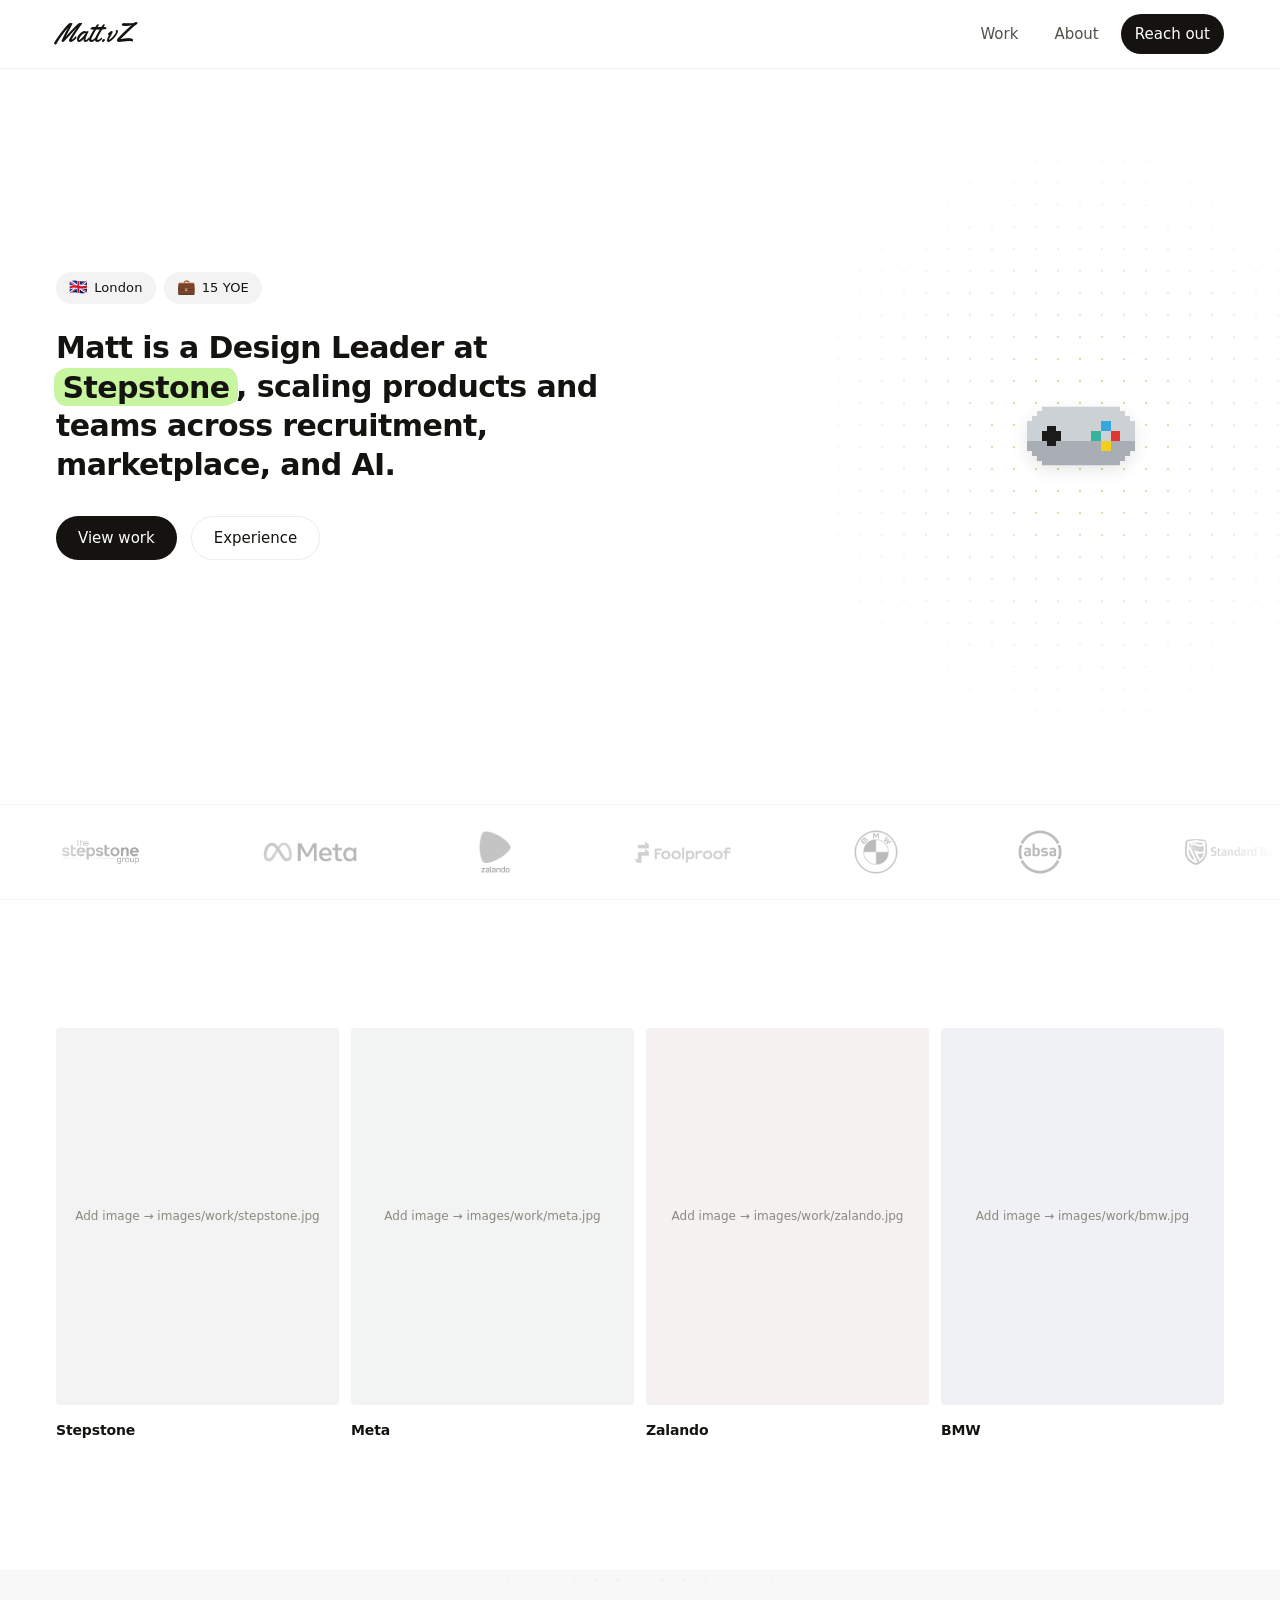
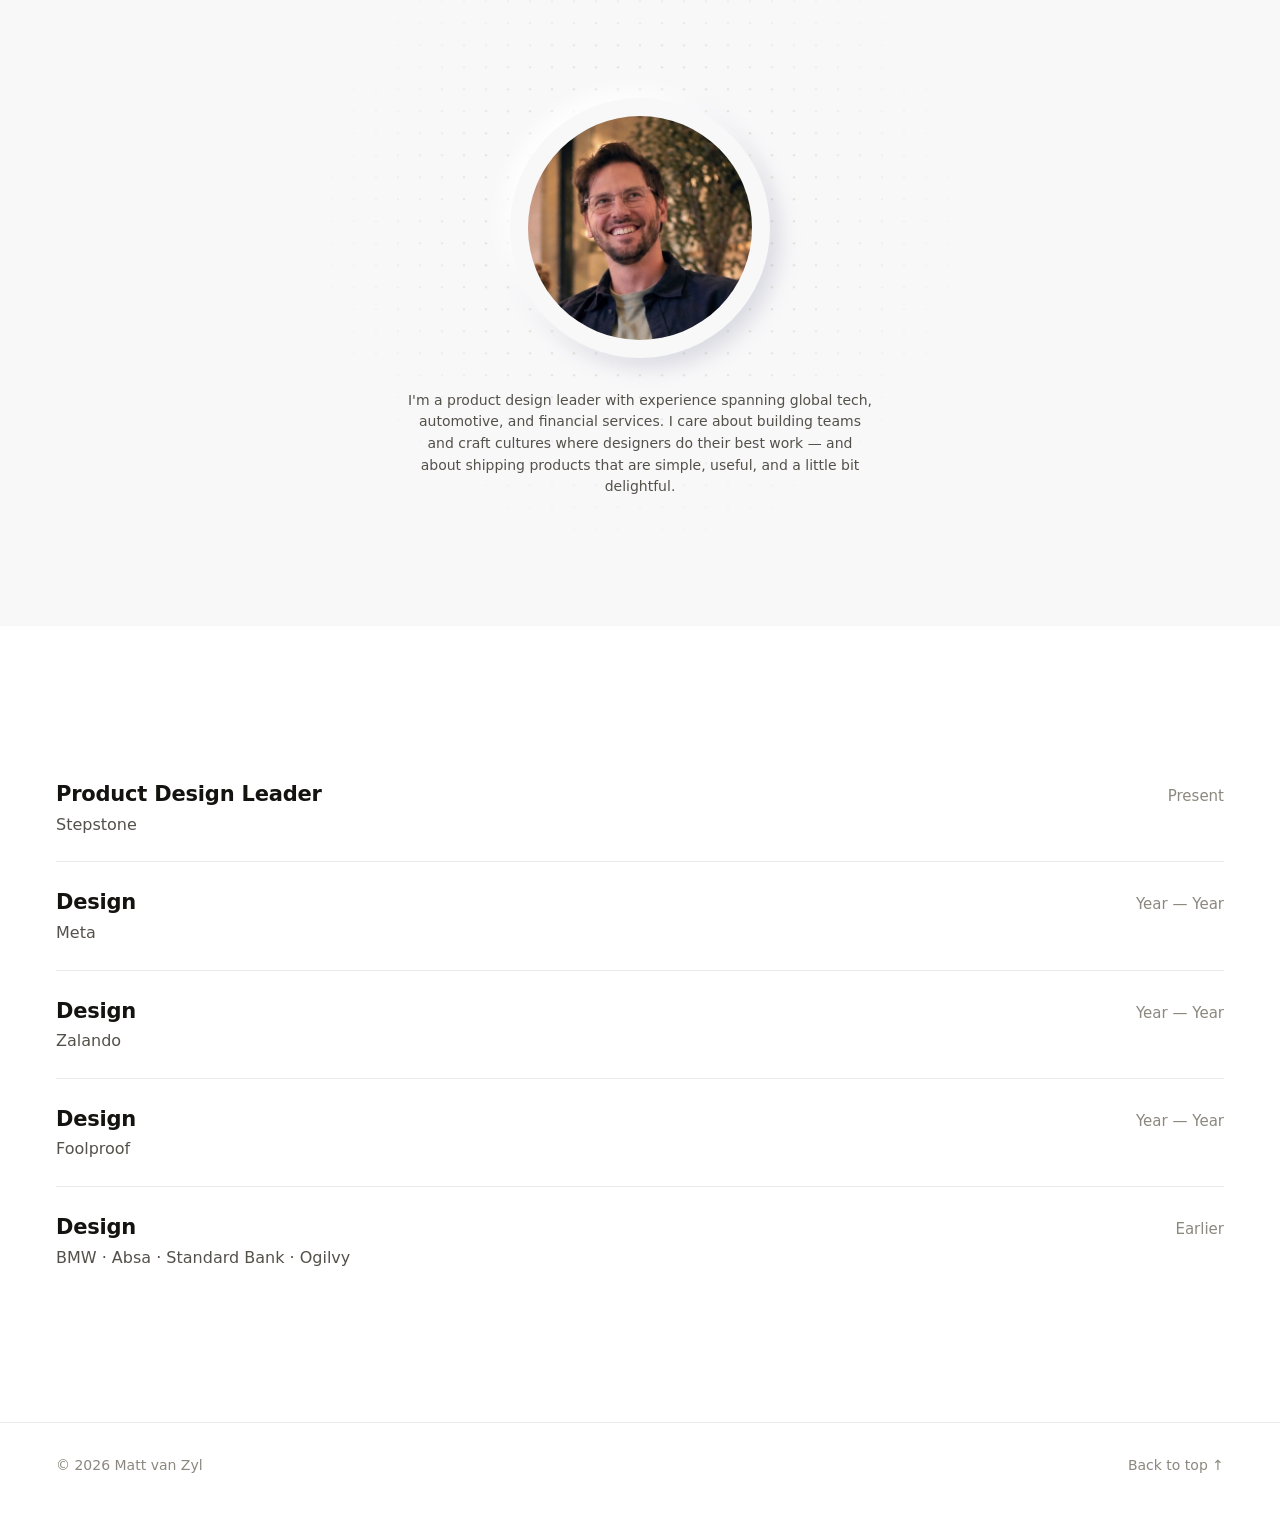
==== commit 52a3a9fc: "Add interactive dot field to hero + about, with polish - Reusable canvas dot field: visibility follo" ====
--- a/index.html
+++ b/index.html
@@ -41,7 +41,7 @@
       href="https://fonts.googleapis.com/css2?family=Press+Start+2P&family=Yellowtail&display=swap"
       rel="stylesheet"
     />
-    <link rel="stylesheet" href="styles.css?v=104" />
+    <link rel="stylesheet" href="styles.css?v=113" />
   </head>
   <body>
     <!-- ─────────────  HEADER / NAV  ───────────── -->
@@ -65,6 +65,8 @@
     <main id="top">
       <!-- ─────────────  HERO  ───────────── -->
       <section class="hero">
+        <!-- Interactive dot field behind the hero (see main.js) -->
+        <canvas class="hero-dots" id="hero-dots" aria-hidden="true"></canvas>
         <div class="hero-tags">
           <span class="tag">
             <span class="tag-emoji" role="img" aria-label="UK flag">🇬🇧</span>
@@ -205,6 +207,8 @@
 
       <!-- ─────────────  ABOUT  ───────────── -->
       <section id="about" class="section">
+        <!-- Interactive dot field behind the photo (see main.js) -->
+        <canvas class="about-dots" id="about-dots" aria-hidden="true"></canvas>
         <div class="about">
           <div class="portrait-stage">
             <span class="float-emoji" aria-hidden="true" style="--x: -172px; --y: 30px; --r: -16deg">🎨</span>
@@ -294,6 +298,6 @@
       <a href="#top">Back to top ↑</a>
     </footer>
 
-    <script src="main.js?v=104"></script>
+    <script src="main.js?v=113"></script>
   </body>
 </html>
--- a/styles.css
+++ b/styles.css
@@ -233,11 +233,32 @@
   flex-direction: column;
   justify-content: center;
   position: relative; /* anchor for the game launcher on the right */
+  isolation: isolate; /* own stacking context for the dot canvas layering */
   /* Extra bottom padding lifts the centered content up ~20px for better
      optical balance (the logo strip below carries visual weight). */
   padding: clamp(40px, 7vw, 72px) 0 calc(clamp(40px, 7vw, 72px) + 40px);
 }
 
+/* Interactive dot field: sits behind the hero content, never intercepts input.
+   Full-bleed so the grid extends past the content max-width to the viewport. */
+.hero-dots {
+  position: absolute;
+  top: 0;
+  bottom: 0;
+  left: calc(50% - 50vw);
+  width: 100vw;
+  height: 100%;
+  z-index: 0;
+  pointer-events: none;
+}
+
+/* Keep all hero content cleanly above the dot canvas. */
+.hero-title,
+.hero-actions {
+  position: relative;
+  z-index: 1;
+}
+
 .hero-tags {
   display: flex;
   flex-wrap: wrap;
@@ -246,6 +267,8 @@
 }
 
 .tag {
+  position: relative;
+  z-index: 1;
   display: inline-flex;
   align-items: center;
   gap: 6px;
@@ -368,11 +391,13 @@
 
 .btn-ghost {
   border: 1px solid var(--line);
+  background: #fff;
   color: var(--ink);
 }
 
 .btn-ghost:hover {
-  border-color: var(--ink-faint);
+  background: #f0f0f0;
+  border-color: transparent;
 }
 
 /* ─────────────  LOGO MARQUEE  ───────────── */
@@ -610,6 +635,23 @@
   padding-left: var(--gutter);
   padding-right: var(--gutter);
   background: var(--about-bg);
+  isolation: isolate; /* own stacking context for the dot canvas layering */
+}
+
+/* Interactive dot field behind the About content; never intercepts input. */
+.about-dots {
+  position: absolute;
+  inset: 0;
+  width: 100%;
+  height: 100%;
+  z-index: 0;
+  pointer-events: none;
+}
+
+/* Keep the photo, emojis and copy cleanly above the dot canvas. */
+.about {
+  position: relative;
+  z-index: 1;
 }
 
 /* No dividers directly above or below the About band — the colour change
@@ -851,9 +893,10 @@
    hero. No label — people click it out of curiosity. */
 .game-launcher {
   position: absolute;
-  right: clamp(8px, 3vw, 56px);
+  right: clamp(24px, 5vw, 76px);
   top: 50%;
   transform: translateY(-50%);
+  z-index: 1; /* above the hero dot canvas */
   padding: 20px;
   background: none;
   border: 0;
@@ -876,6 +919,7 @@
   height: auto;
   image-rendering: pixelated;
   image-rendering: crisp-edges;
+  filter: drop-shadow(0 5px 8px rgba(20, 19, 15, 0.1));
 }
 
 /* Hover: the controller rumbles like a real gamepad. */
@@ -927,9 +971,10 @@
    with the hero tags, matched to their height. */
 @media (max-width: 1024px) {
   .game-launcher {
-    position: static;
+    position: relative; /* relative (not static) so z-index keeps it above the dots */
+    inset: auto; /* clear the desktop right/top offsets so flex gap governs spacing */
     transform: none;
-    margin: 0;
+    margin: 0; /* rely on the hero-tags flex gap so spacing matches the tags */
     padding: 0;
     display: inline-flex;
     align-items: center;
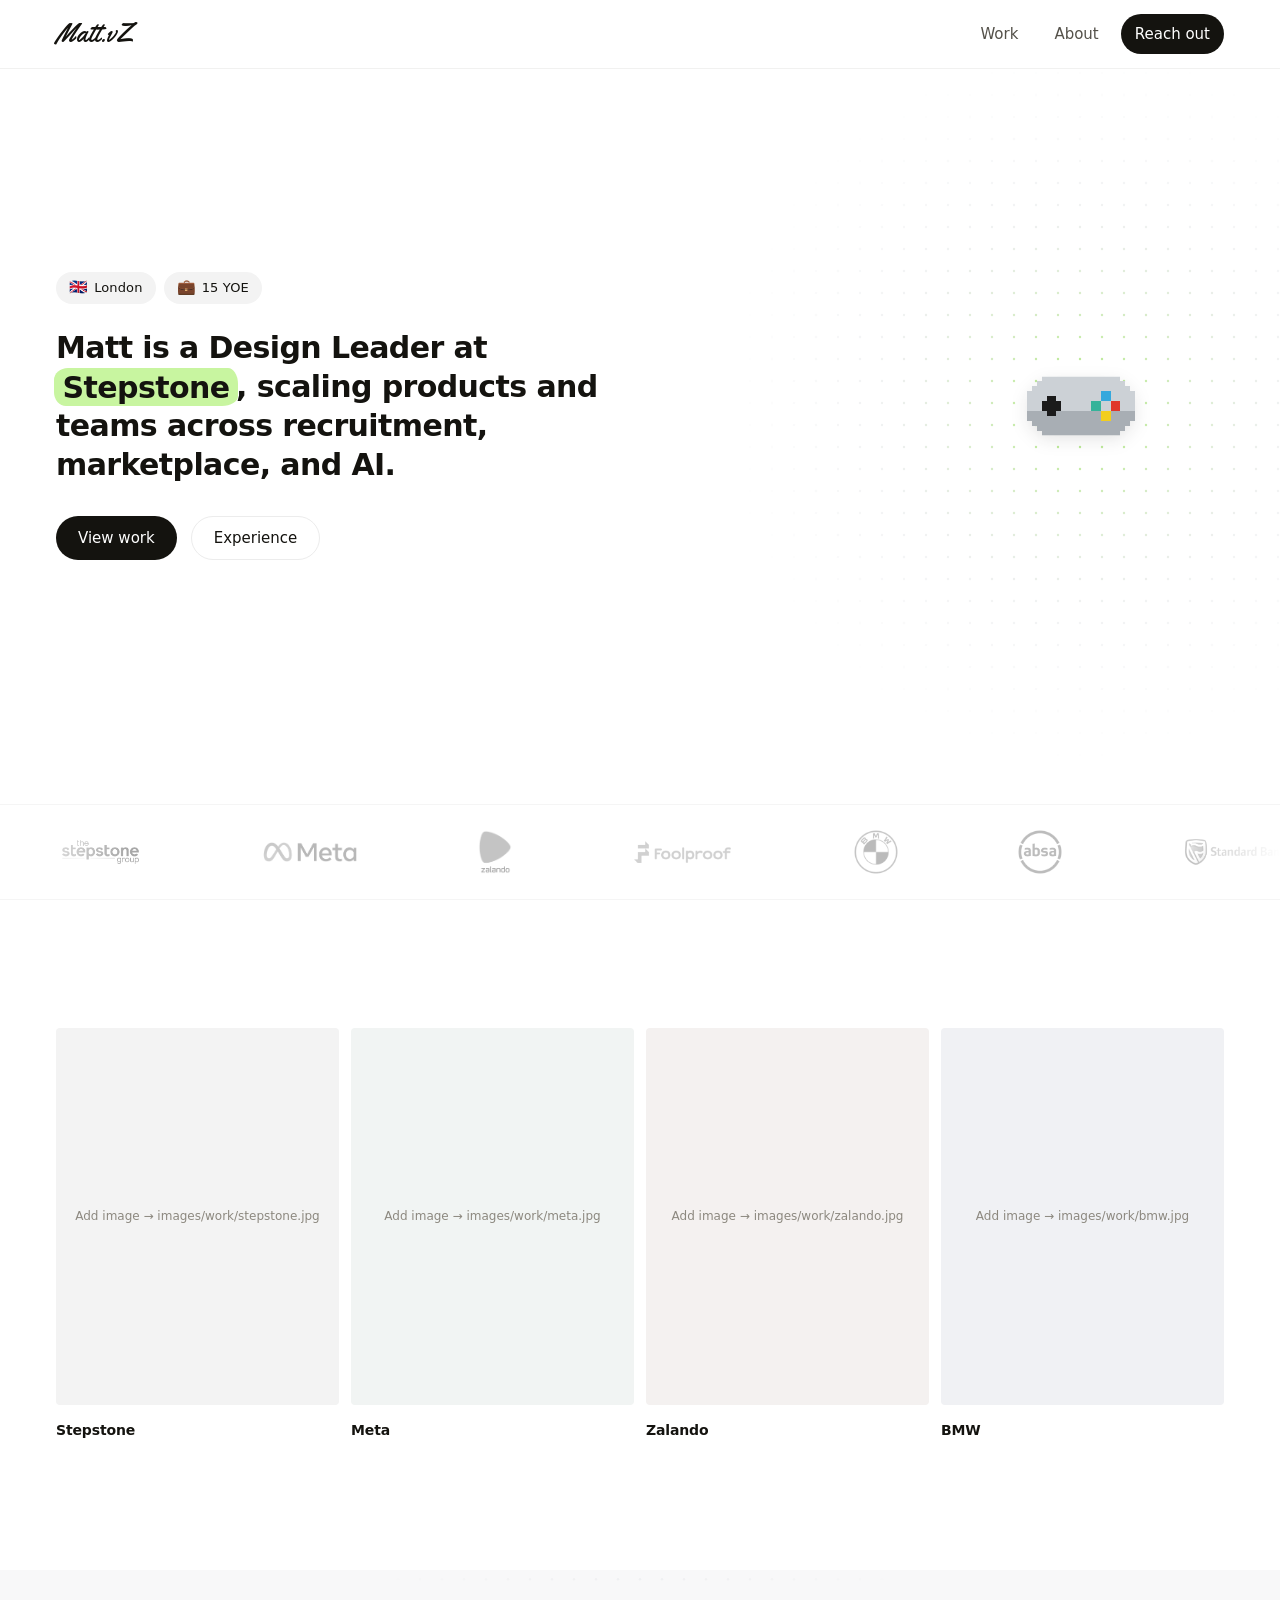
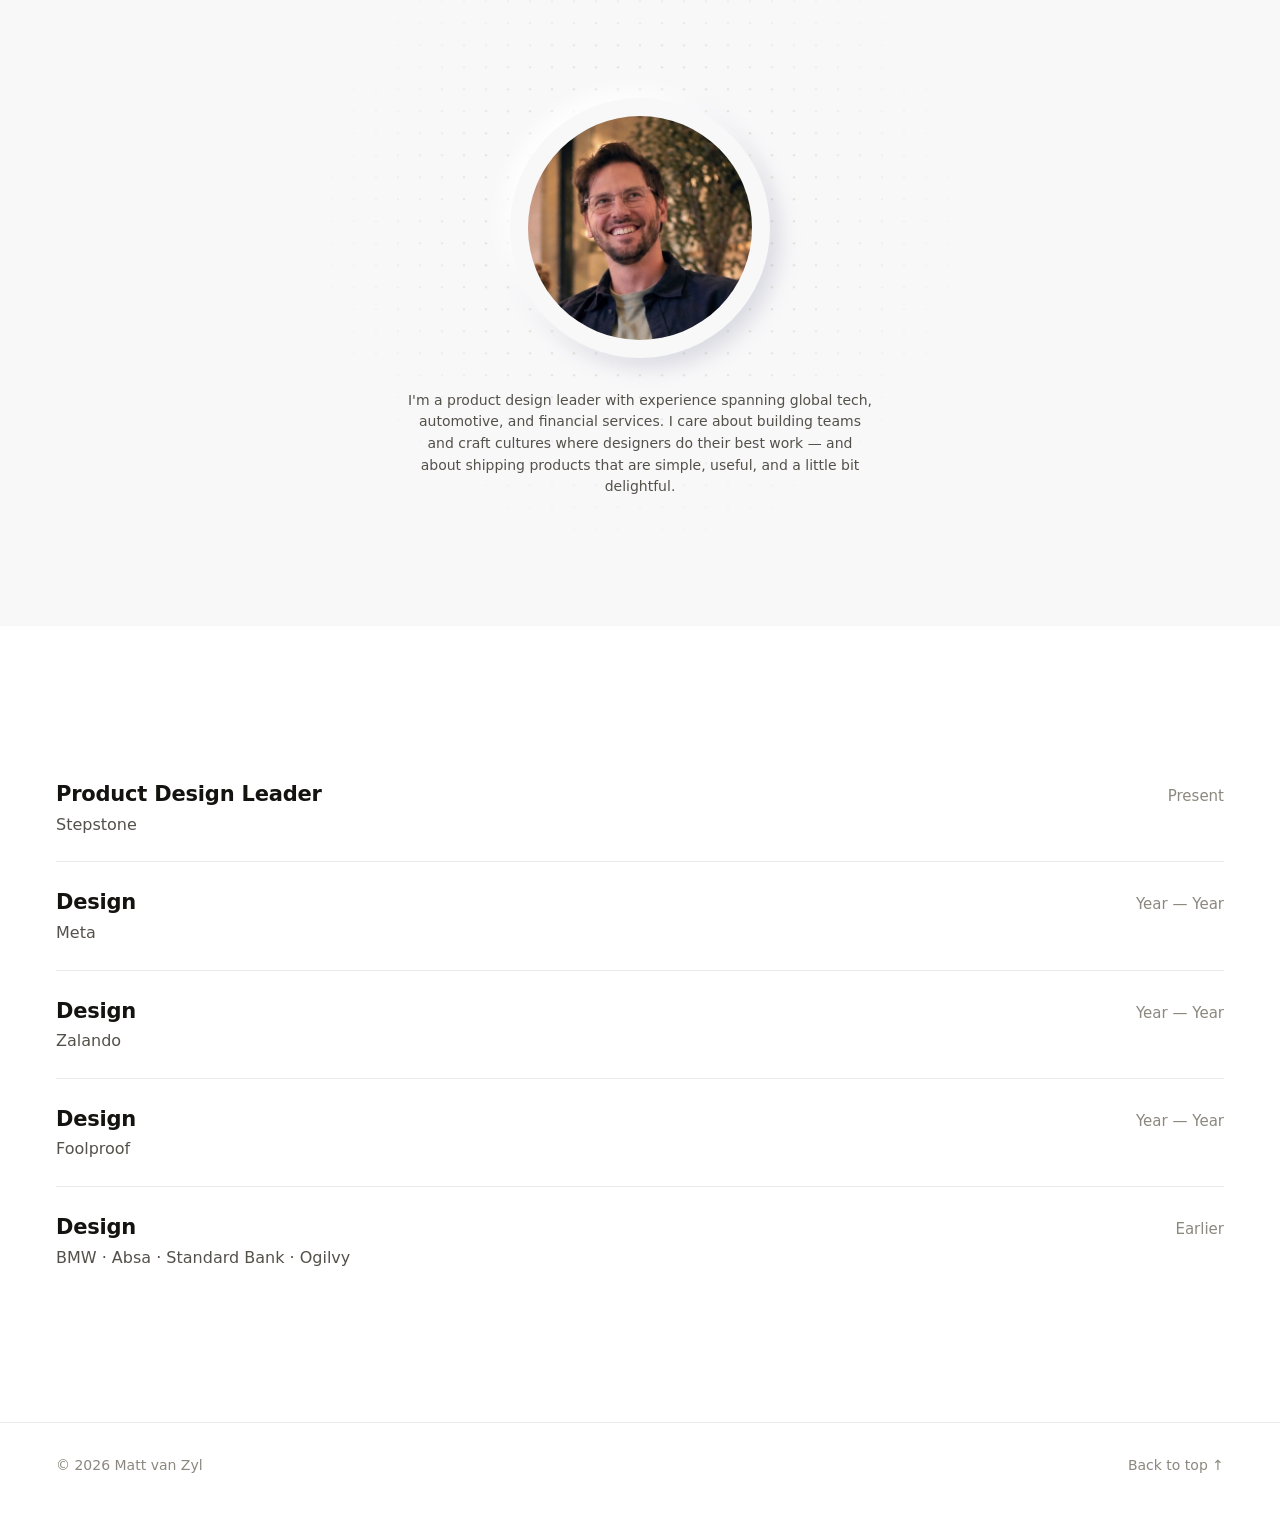
==== commit 2bd11bb7: "Center the desktop controller on the hero title's middle line 🤖 AI Assisted with Claude Code  Co-Aut" ====
--- a/index.html
+++ b/index.html
@@ -41,7 +41,7 @@
       href="https://fonts.googleapis.com/css2?family=Press+Start+2P&family=Yellowtail&display=swap"
       rel="stylesheet"
     />
-    <link rel="stylesheet" href="styles.css?v=113" />
+    <link rel="stylesheet" href="styles.css?v=115" />
   </head>
   <body>
     <!-- ─────────────  HEADER / NAV  ───────────── -->
@@ -298,6 +298,6 @@
       <a href="#top">Back to top ↑</a>
     </footer>
 
-    <script src="main.js?v=113"></script>
+    <script src="main.js?v=115"></script>
   </body>
 </html>
--- a/styles.css
+++ b/styles.css
@@ -18,7 +18,7 @@
 
   --font: "Open Runde", -apple-system, BlinkMacSystemFont, system-ui, sans-serif;
 
-  --maxw: 1536px;
+  --maxw: 1440px;
   --gutter: clamp(20px, 5vw, 56px);
   --radius: 16px;
   --header-h: 64px; /* live header height; kept in sync by main.js */
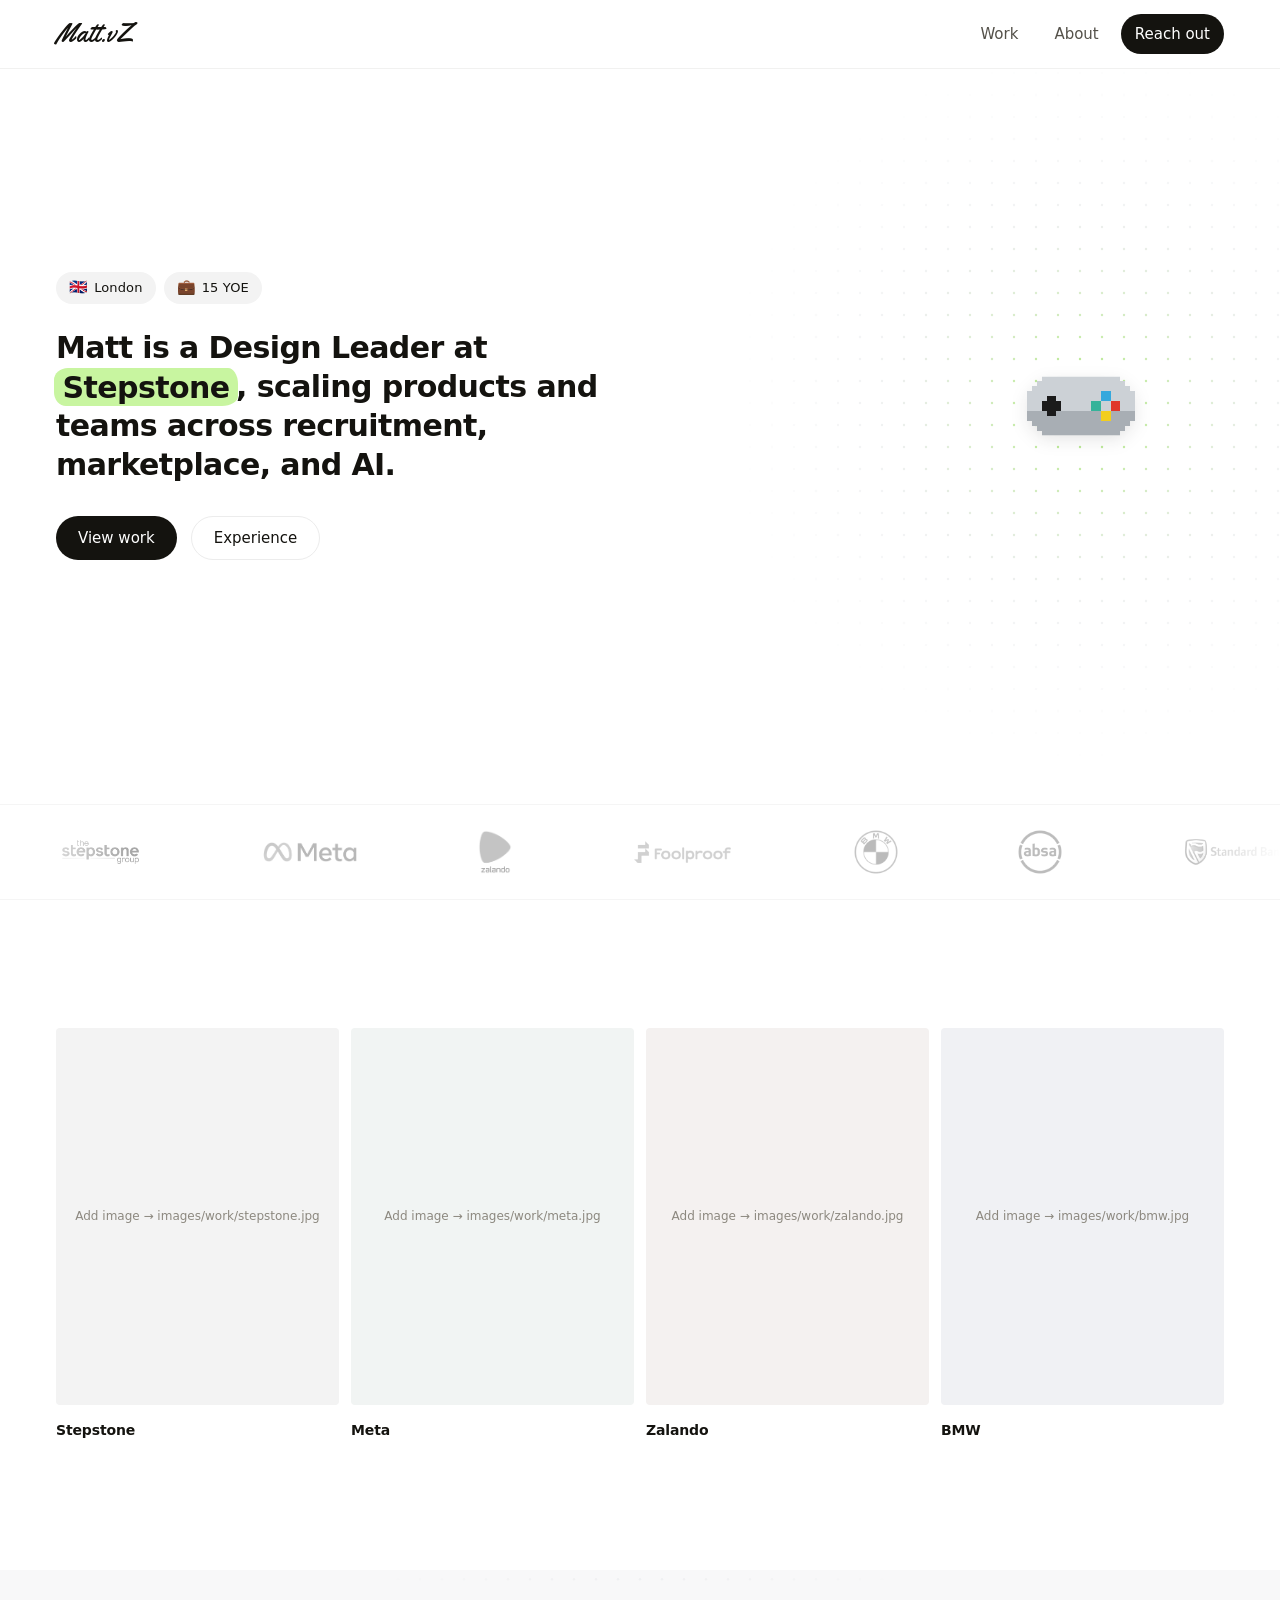
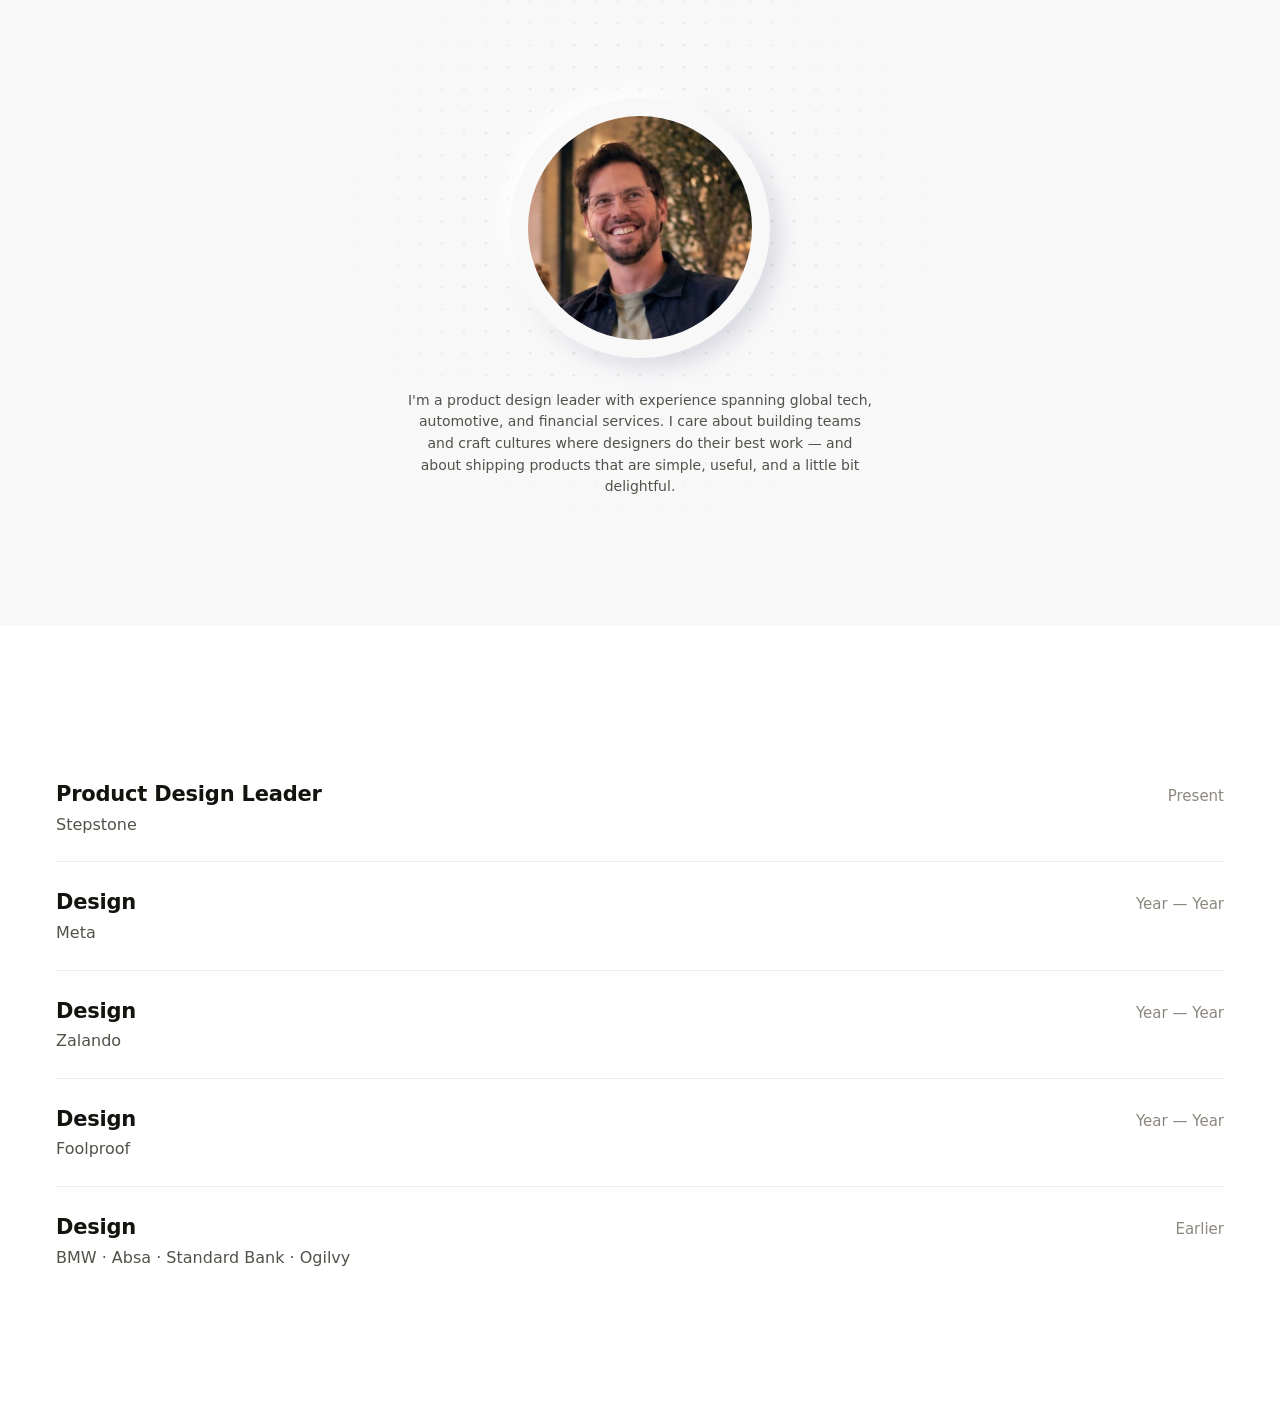
==== commit c038fbac: "Add drawer-reveal footer ("no more scroll.") - Page ends at the experience section; a deliberate ove" ====
--- a/index.html
+++ b/index.html
@@ -34,18 +34,20 @@
       rel="stylesheet"
       href="https://cdn.jsdelivr.net/npm/@fontsource/open-runde@latest/700.css"
     />
-    <!-- Yellowtail: handwritten wordmark. Press Start 2P: the mini-game. -->
+    <!-- Yellowtail: wordmark. Hind: footer statement. Press Start 2P: game. -->
     <link rel="preconnect" href="https://fonts.googleapis.com" />
     <link rel="preconnect" href="https://fonts.gstatic.com" crossorigin />
     <link
-      href="https://fonts.googleapis.com/css2?family=Press+Start+2P&family=Yellowtail&display=swap"
-      rel="stylesheet"
-    />
-    <link rel="stylesheet" href="styles.css?v=115" />
+      href="https://fonts.googleapis.com/css2?family=Hind:wght@600&family=Press+Start+2P&family=Yellowtail&display=swap"
+      rel="stylesheet"
+    />
+    <link rel="stylesheet" href="styles.css?v=127" />
   </head>
   <body>
-    <!-- ─────────────  HEADER / NAV  ───────────── -->
-    <header class="site-header">
+    <!-- Everything above the footer lifts away to reveal the footer drawer. -->
+    <div class="page">
+      <!-- ─────────────  HEADER / NAV  ───────────── -->
+      <header class="site-header">
       <div class="nav-pill">
         <a href="#top" class="wordmark">Matt.vZ</a>
         <nav class="nav">
@@ -281,6 +283,8 @@
       </section>
 
     </main>
+    </div>
+    <!-- /.page -->
 
     <!-- ─────────────  LOGO INVADERS (mini-game overlay)  ───────────── -->
     <div id="game-stage" class="game-stage" aria-hidden="true">
@@ -293,11 +297,13 @@
       <div class="game-msg" id="game-msg" aria-live="polite"></div>
     </div>
 
-    <footer class="site-footer">
-      <span>© <span id="year"></span> Matt van Zyl</span>
-      <a href="#top">Back to top ↑</a>
+    <!-- ─────────────  FOOTER (drawer reveal)  ───────────── -->
+    <footer class="site-footer" aria-label="Site footer">
+      <div class="footer-inner">
+        <div class="footer-big" id="footer-big" aria-hidden="true">no more scroll<span class="footer-dot">.</span></div>
+      </div>
     </footer>
 
-    <script src="main.js?v=115"></script>
+    <script src="main.js?v=127"></script>
   </body>
 </html>
--- a/styles.css
+++ b/styles.css
@@ -861,31 +861,72 @@
   color: var(--ink);
 }
 
-/* ─────────────  FOOTER  ───────────── */
+/* ─────────────  FOOTER (drawer reveal)  ─────────────
+   The footer is fixed one viewport tall behind the page. The page has an opaque
+   background and a viewport of bottom margin, so scrolling to the very end lifts
+   the page away and reveals the footer beneath — like opening a drawer. */
+.page {
+  position: relative;
+  z-index: 1;
+  background: var(--paper);
+  will-change: transform;
+}
+
+/* The footer drawer is fixed behind the page. The page ends at the experience
+   section and covers it; on a deliberate overscroll past the end, main.js lifts
+   the PAGE up (never covering the content) to reveal the drawer beneath — the
+   text stays pinned to the bottom like the drawer's front panel. */
 .site-footer {
+  position: fixed;
+  left: 0;
+  bottom: 0;
+  z-index: 0;
+  width: 100%;
+  height: 50svh;
+  overflow: hidden;
+  background: #0c0c0e;
+  color: #ecebe4;
+  border-top: 1px solid rgba(236, 235, 228, 0.16); /* full-width divider */
+  display: flex;
+  flex-direction: column;
+  justify-content: flex-end;
+  padding: clamp(28px, 4vw, 56px) var(--gutter) 0;
+}
+
+.footer-inner {
   max-width: var(--maxw);
+  width: 100%;
   margin: 0 auto;
-  padding: 32px var(--gutter) 56px;
-  display: flex;
-  justify-content: space-between;
-  font-size: 14px;
-  color: var(--ink-faint);
-  position: relative;
-}
-
-/* Full-bleed divider above the footer. */
-.site-footer::before {
-  content: "";
-  position: absolute;
-  top: 0;
-  left: calc(50% - 50vw);
-  width: 100vw;
-  height: 1px;
-  background: var(--line);
-}
-
-.site-footer a:hover {
-  color: var(--ink);
+}
+
+/* Giant statement line — single font (Hind SemiBold), fills the content width
+   (JS sizes it), sits flush against the bottom edge. */
+.footer-big {
+  font-family: "Hind", var(--font);
+  font-weight: 600;
+  line-height: 1;
+  white-space: nowrap;
+  color: #f4f1ea;
+  font-size: 120px; /* placeholder; main.js scales this to fill the width */
+  margin-bottom: -0.22em; /* pull the baseline flush to the bottom edge */
+}
+
+.footer-dot {
+  color: #a8e86b; /* lime full stop */
+}
+
+/* Tablet & mobile: skip the drawer reveal — render a normal static black footer
+   at the end of the page instead. */
+@media (prefers-reduced-motion: reduce) {
+  .page {
+    transform: none;
+  }
+  .site-footer {
+    position: static;
+    height: auto;
+    z-index: auto;
+    padding-bottom: 0;
+  }
 }
 
 /* ─────────────  LOGO INVADERS (mini-game)  ───────────── */
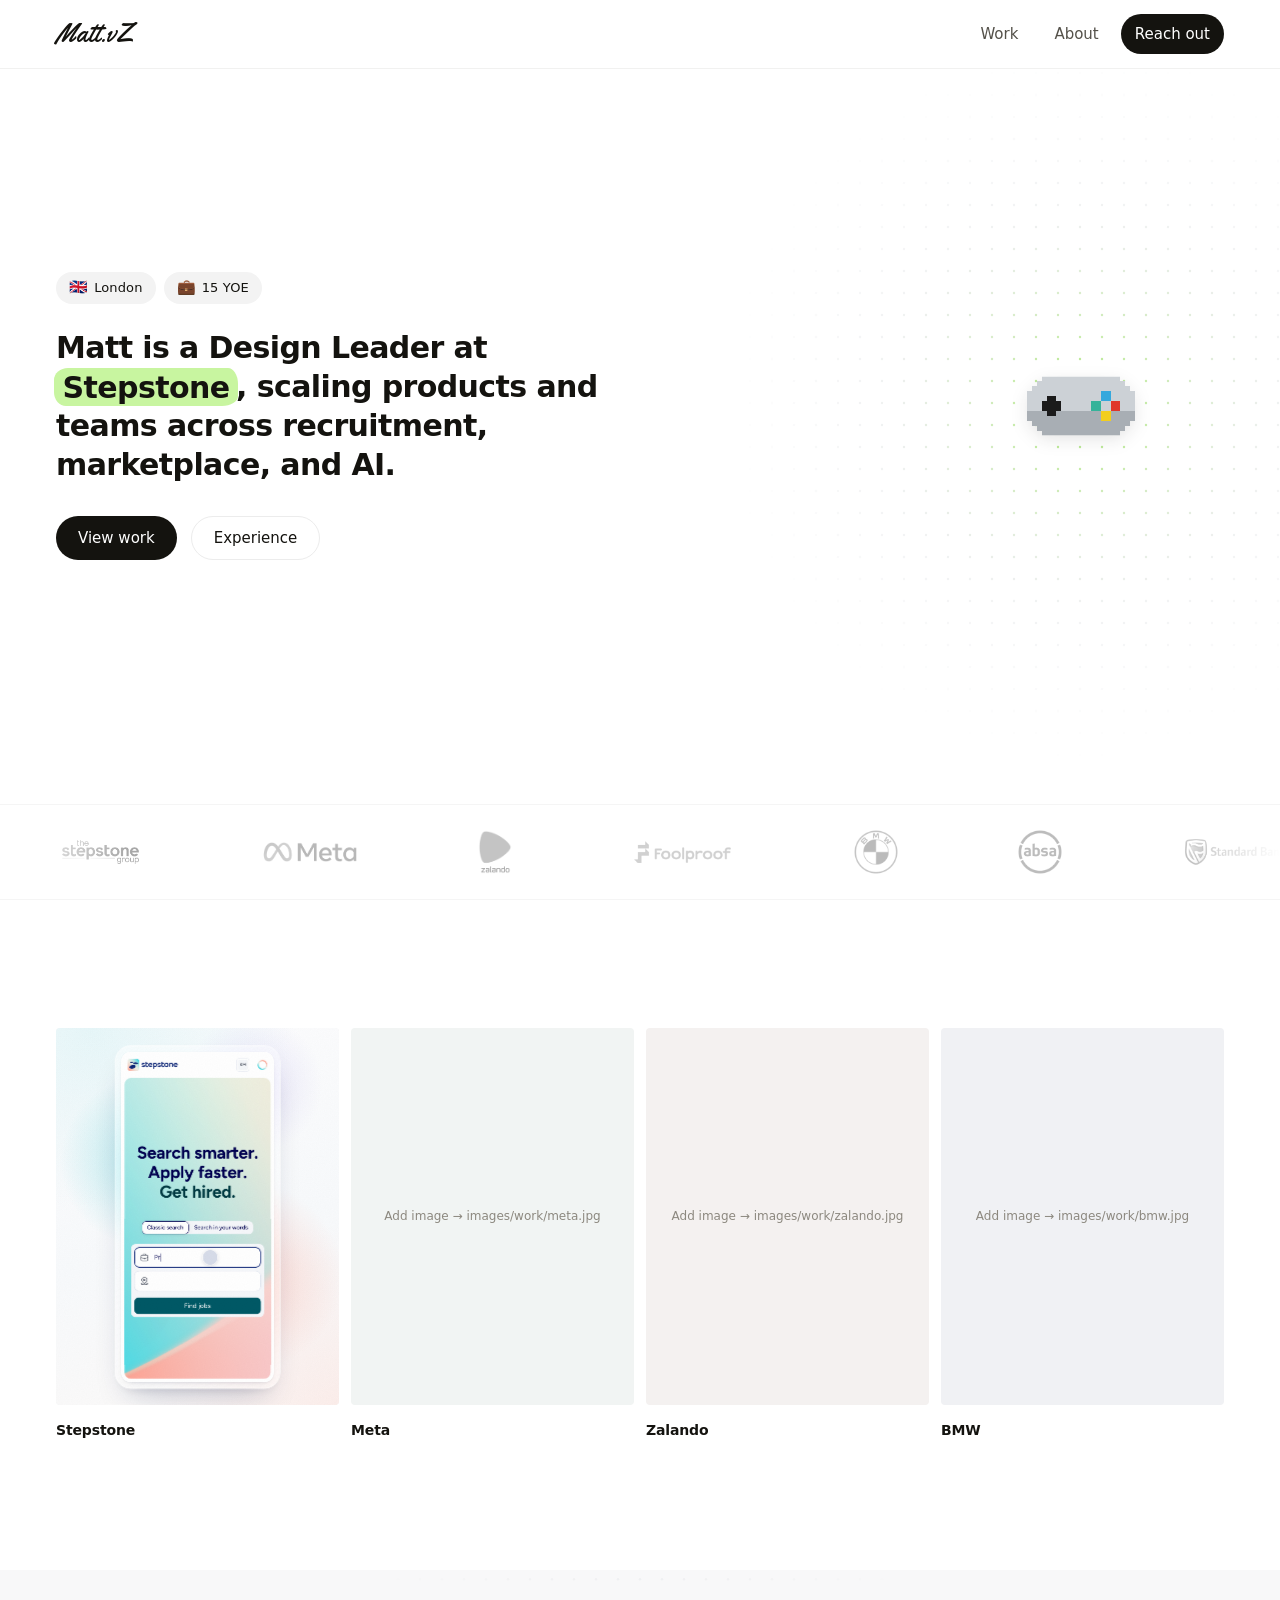
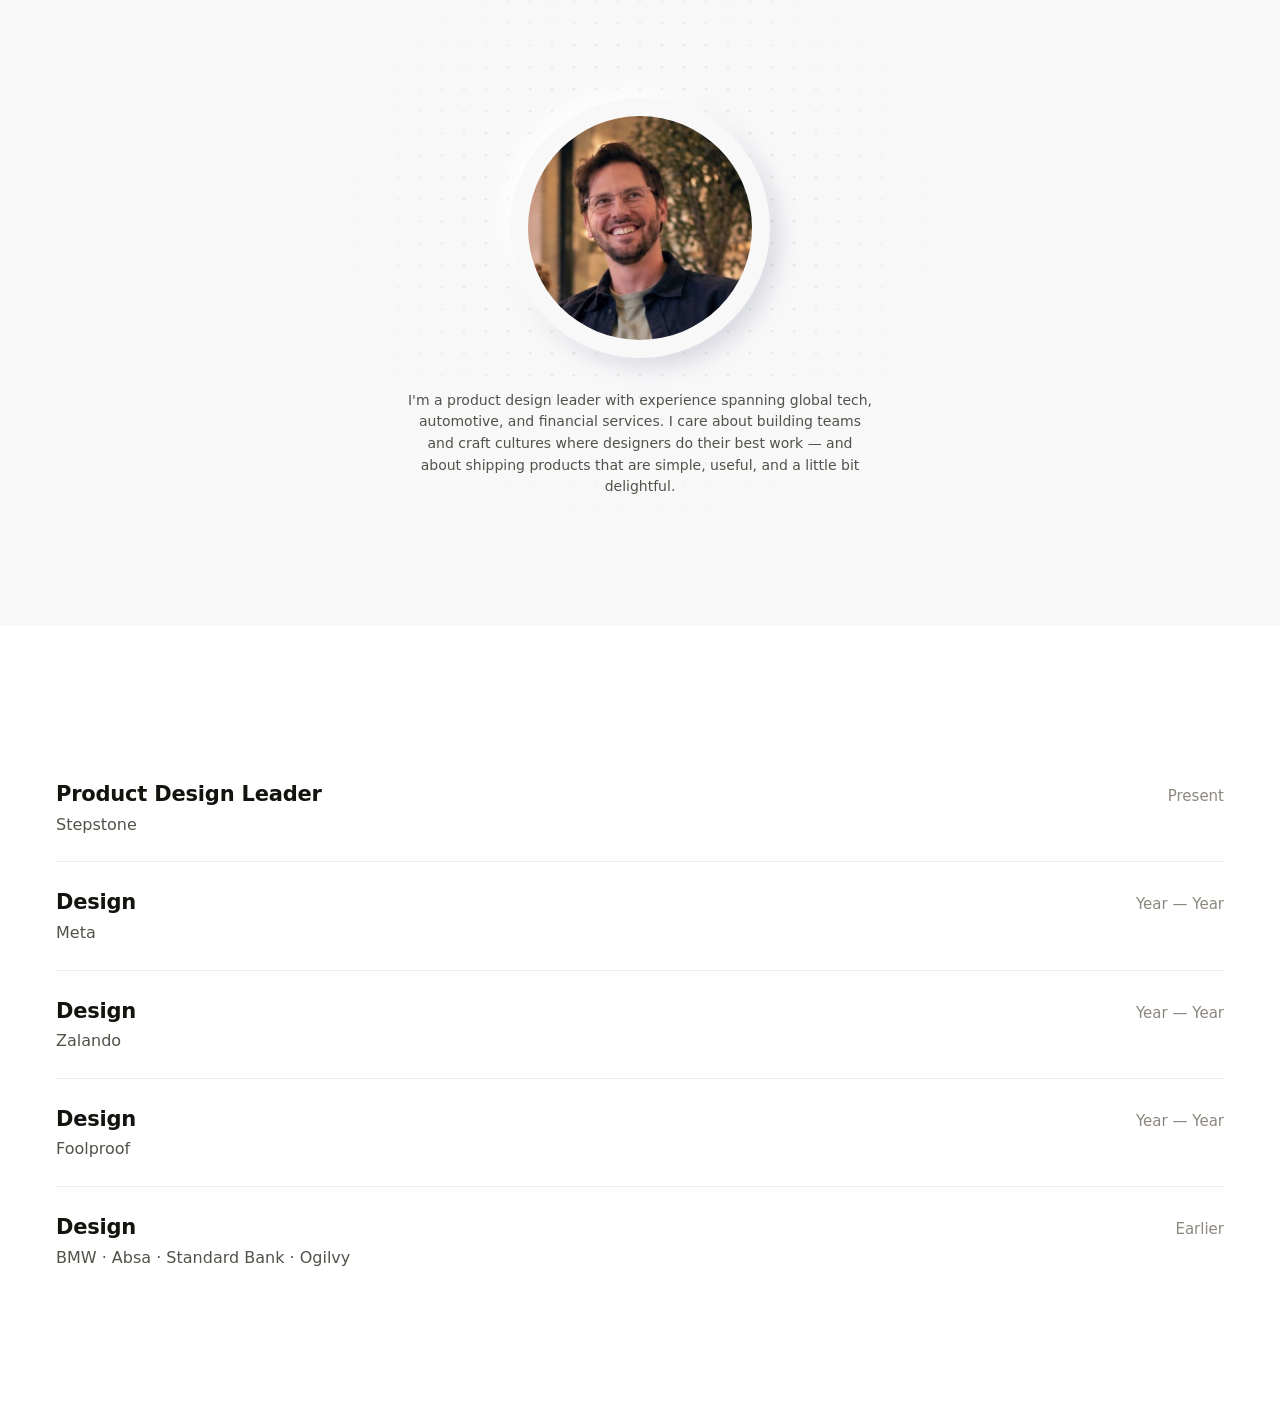
==== commit a280b24b: "Add animated Stepstone product demo to the Stepstone work card Five-state AI job search walkthrough " ====
--- a/index.html
+++ b/index.html
@@ -41,7 +41,7 @@
       href="https://fonts.googleapis.com/css2?family=Hind:wght@600&family=Press+Start+2P&family=Yellowtail&display=swap"
       rel="stylesheet"
     />
-    <link rel="stylesheet" href="styles.css?v=127" />
+    <link rel="stylesheet" href="styles.css?v=128" />
   </head>
   <body>
     <!-- Everything above the footer lifts away to reveal the footer drawer. -->
@@ -146,13 +146,15 @@
       <section id="work" class="section work">
         <div class="work-grid">
           <article class="work-item">
-            <div class="work-image" data-tint="a">
-              <img
-                src="images/work/stepstone.jpg"
-                alt="Stepstone"
-                onerror="this.style.display='none'; this.nextElementSibling.style.display='flex';"
-              />
-              <span class="work-image-fallback">Add image → images/work/stepstone.jpg</span>
+            <div class="work-image work-image--demo" data-tint="a">
+              <!-- Looping product demo (demos/stepstone). Shows a still
+                   instead when the visitor prefers reduced motion. -->
+              <iframe
+                src="demos/stepstone/?embed=1&amp;v=3"
+                title="Stepstone AI job search — product demo"
+                loading="lazy"
+                tabindex="-1"
+              ></iframe>
             </div>
             <div class="work-meta">
               <h3 class="work-title">Stepstone</h3>
@@ -304,6 +306,6 @@
       </div>
     </footer>
 
-    <script src="main.js?v=127"></script>
+    <script src="main.js?v=128"></script>
   </body>
 </html>
--- a/styles.css
+++ b/styles.css
@@ -578,6 +578,17 @@
 
 .work-item:hover .work-image img {
   transform: scale(1.04);
+}
+
+/* Live product demo in place of a still. The card stays the hover/click
+   target, so the frame ignores pointer events. */
+.work-image--demo iframe {
+  position: absolute;
+  inset: 0;
+  width: 100%;
+  height: 100%;
+  border: 0;
+  pointer-events: none;
 }
 
 .work-image-fallback {
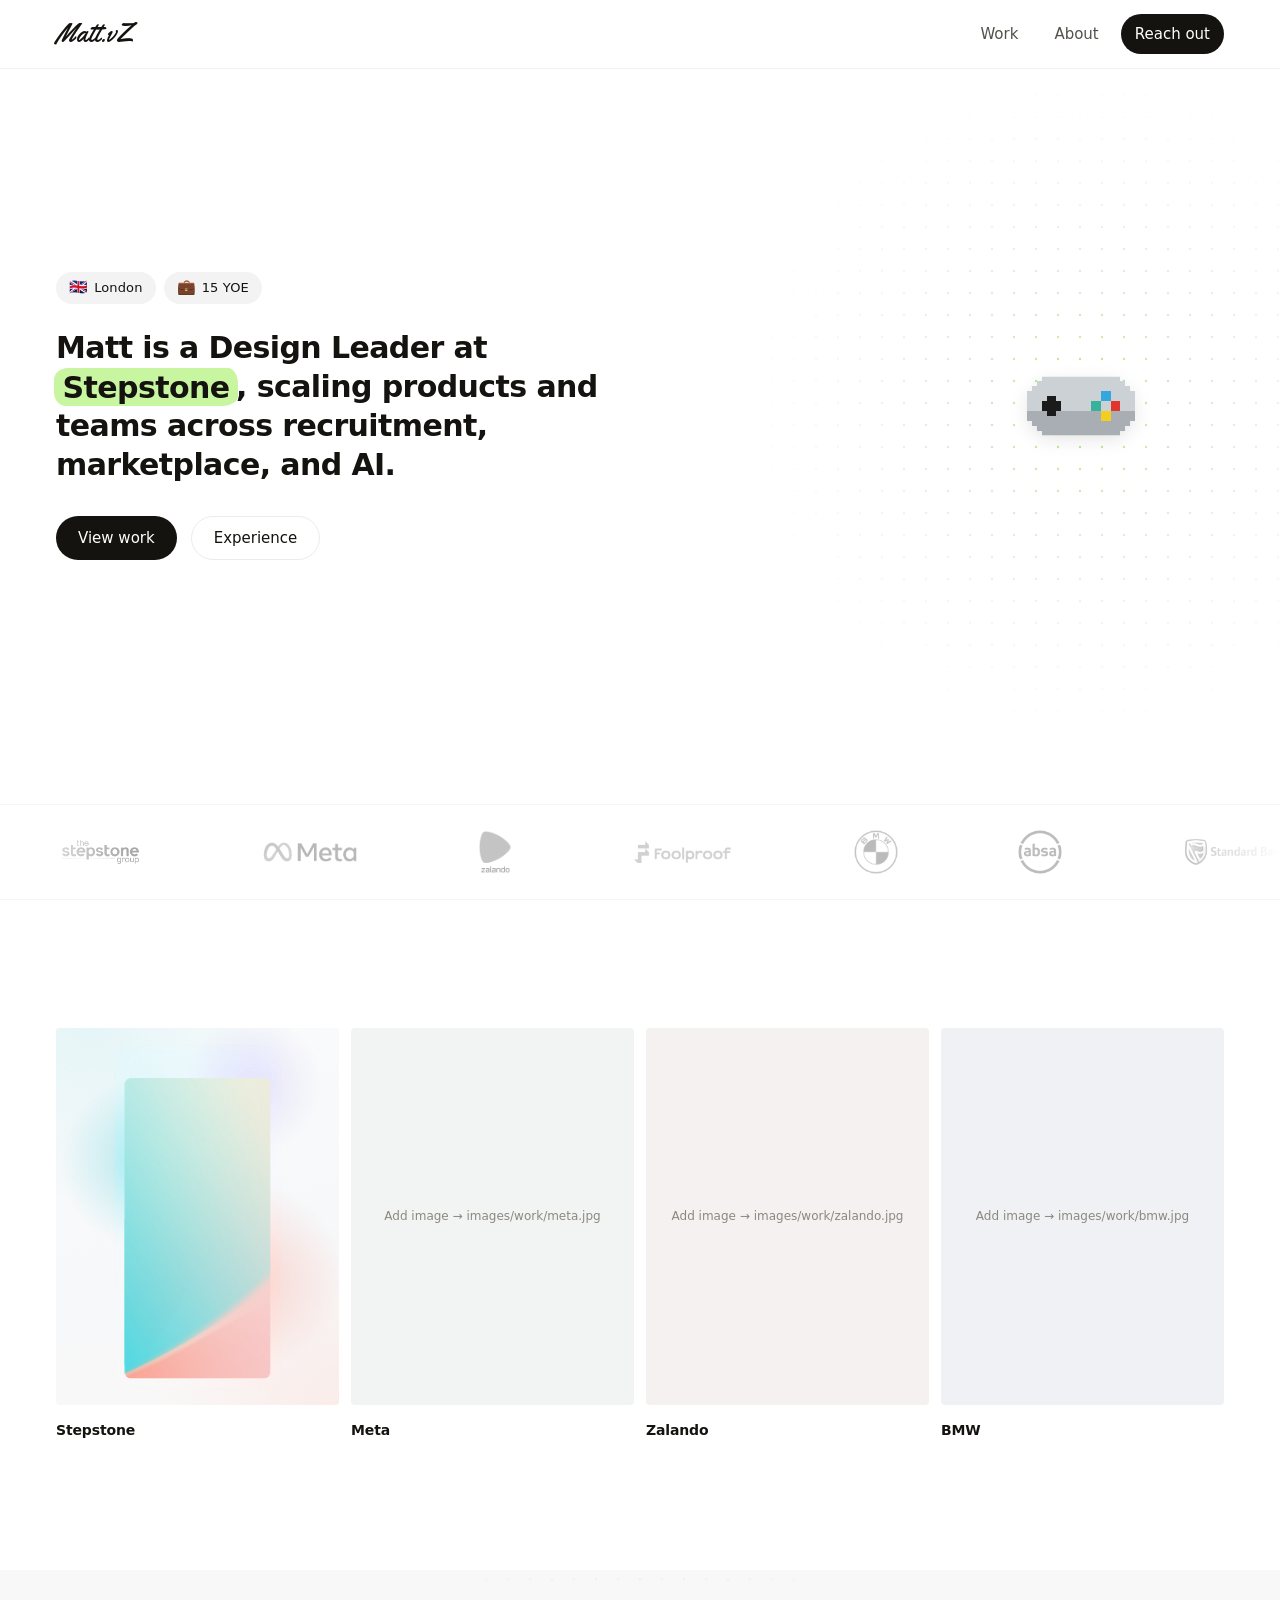
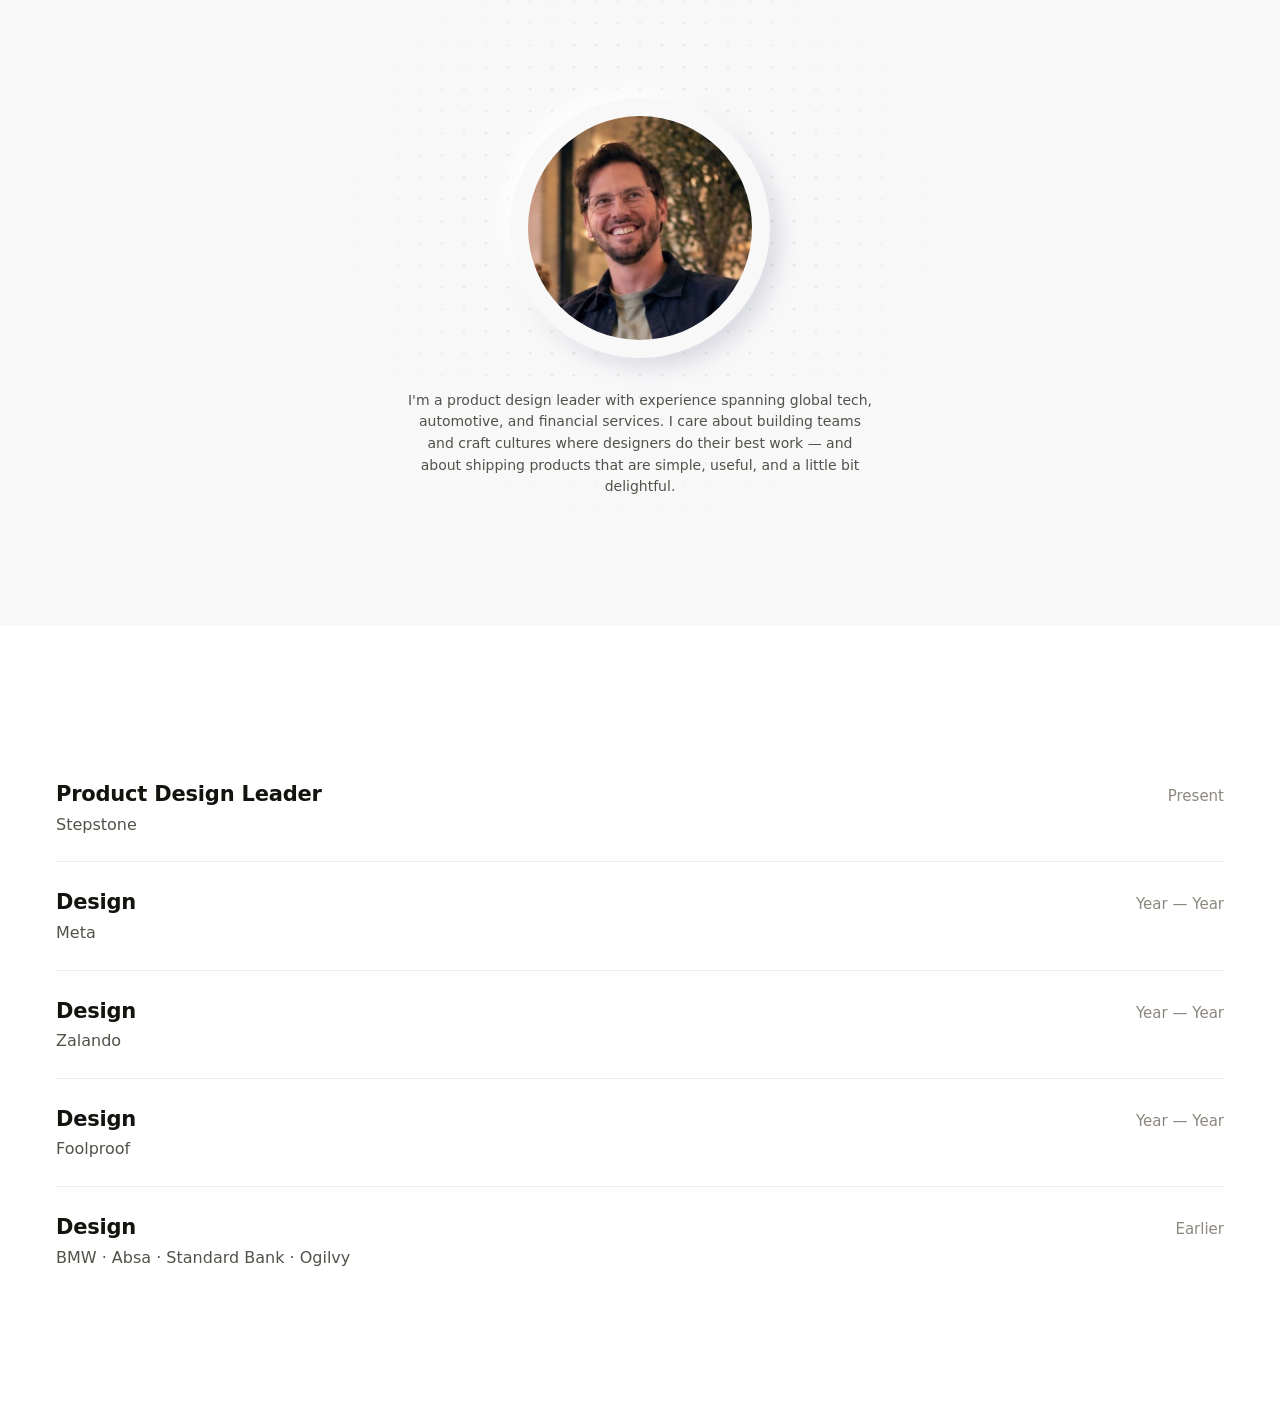
==== commit 6086dad6: "Update Stepstone demo to latest designs and add focus camera Apply the revised Figma (segmented cont" ====
--- a/index.html
+++ b/index.html
@@ -150,7 +150,7 @@
               <!-- Looping product demo (demos/stepstone). Shows a still
                    instead when the visitor prefers reduced motion. -->
               <iframe
-                src="demos/stepstone/?embed=1&amp;v=3"
+                src="demos/stepstone/?embed=1&amp;v=5"
                 title="Stepstone AI job search — product demo"
                 loading="lazy"
                 tabindex="-1"
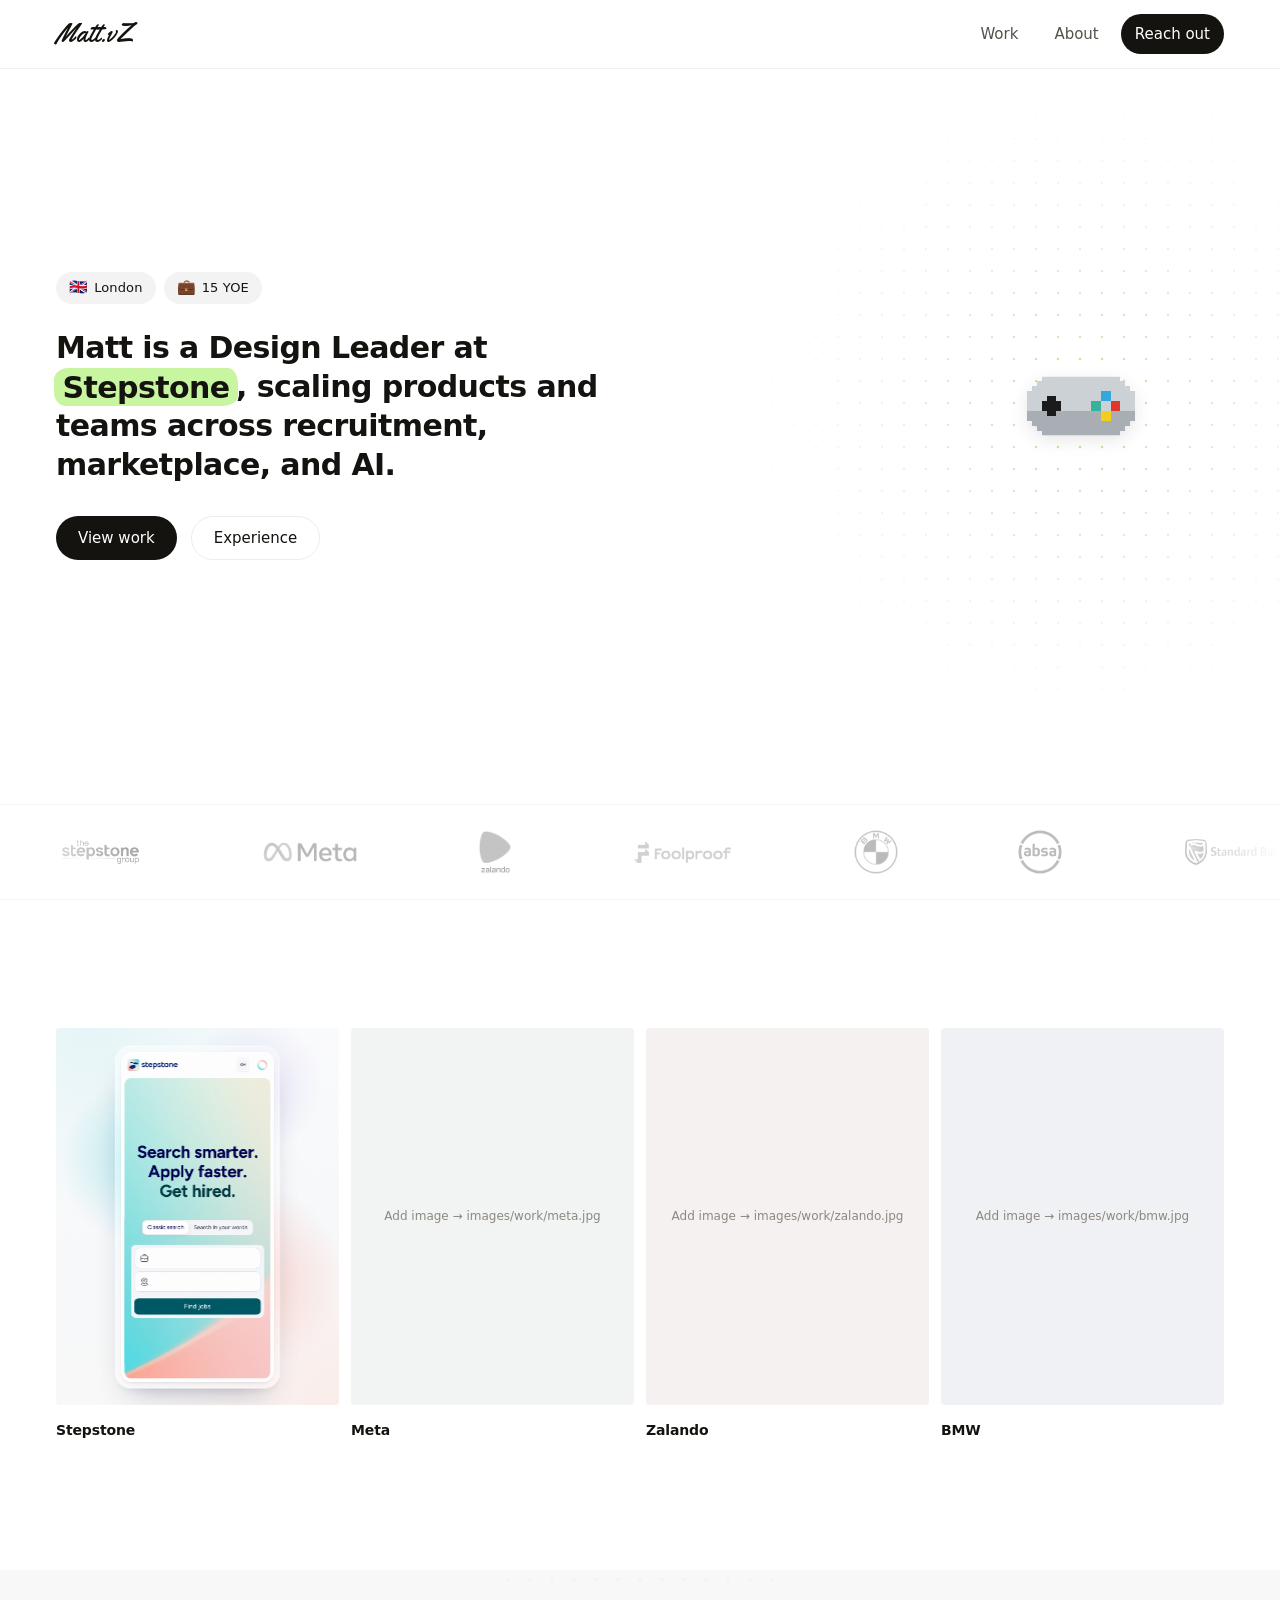
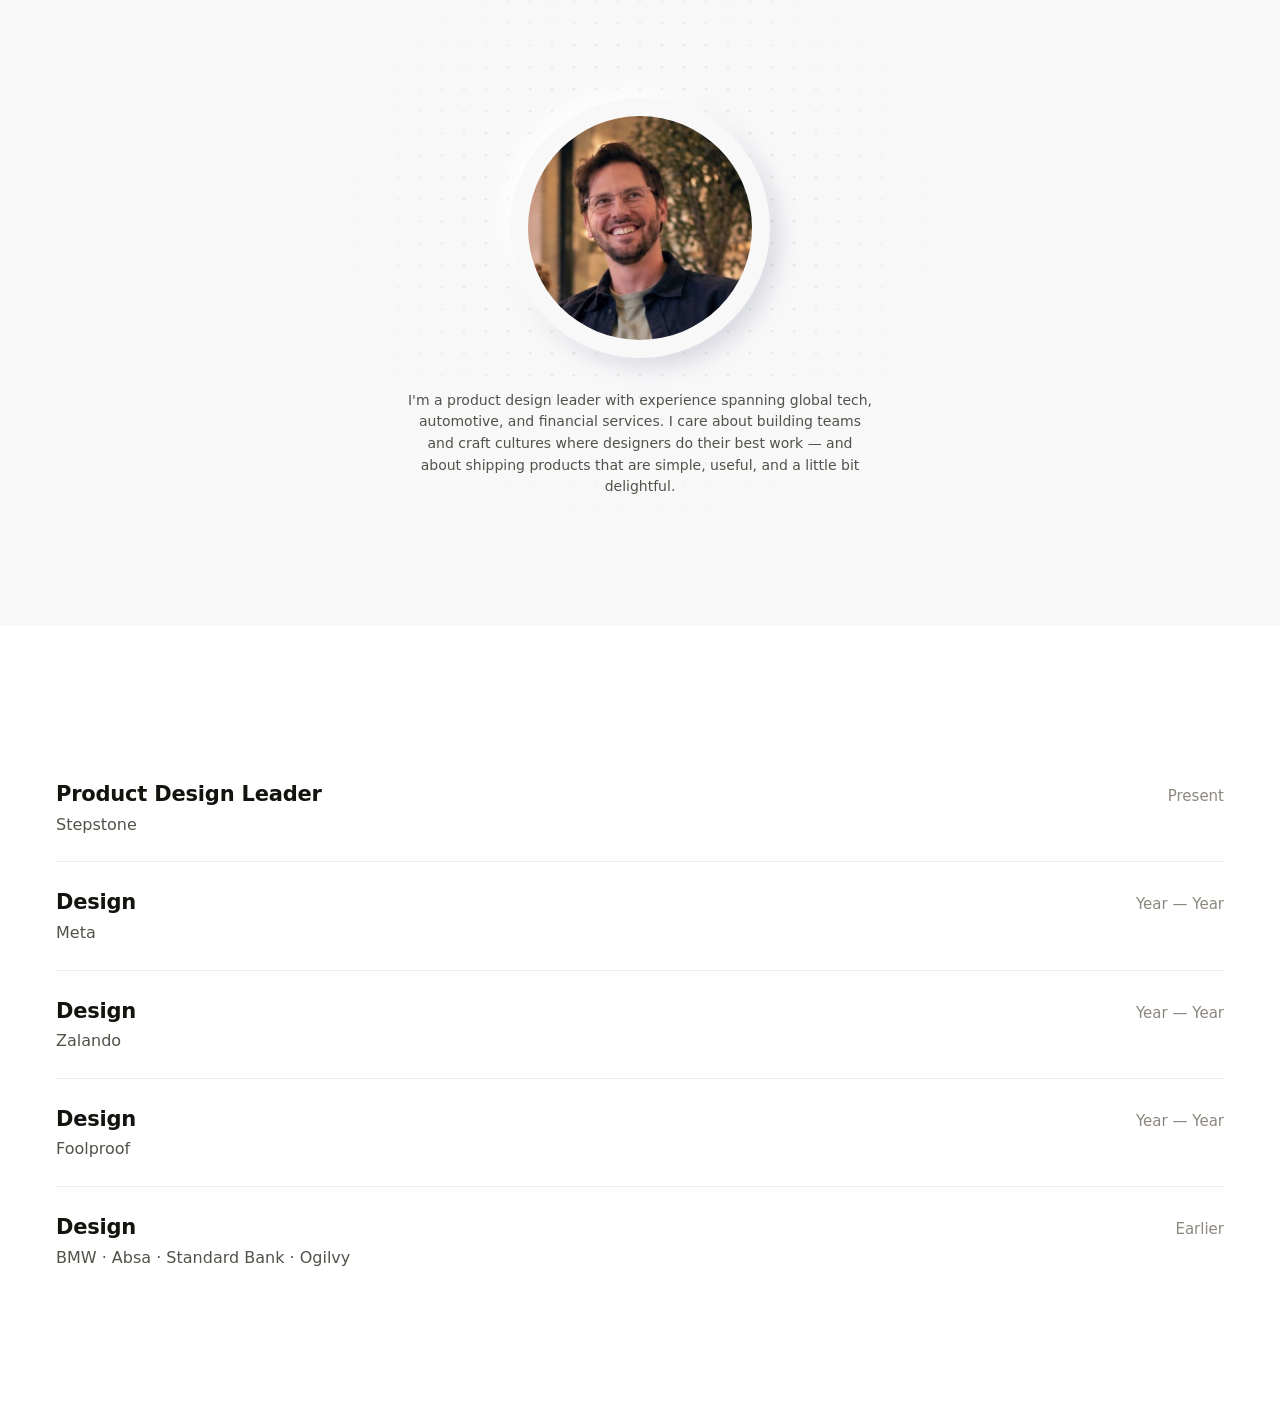
==== commit 842b1735: "Add subtle hover veil to the Stepstone demo card 🤖 AI Assisted with Claude Code  Co-Authored-By: ai-" ====
--- a/index.html
+++ b/index.html
@@ -41,7 +41,7 @@
       href="https://fonts.googleapis.com/css2?family=Hind:wght@600&family=Press+Start+2P&family=Yellowtail&display=swap"
       rel="stylesheet"
     />
-    <link rel="stylesheet" href="styles.css?v=128" />
+    <link rel="stylesheet" href="styles.css?v=129" />
   </head>
   <body>
     <!-- Everything above the footer lifts away to reveal the footer drawer. -->
--- a/styles.css
+++ b/styles.css
@@ -589,6 +589,20 @@
   height: 100%;
   border: 0;
   pointer-events: none;
+}
+
+/* Hover: a barely-there veil over the demo, matching the zoom the still cards get. */
+.work-image--demo::after {
+  content: "";
+  position: absolute;
+  inset: 0;
+  background: rgba(10, 14, 40, 0.06);
+  opacity: 0;
+  pointer-events: none;
+  transition: opacity 0.3s cubic-bezier(0.22, 1, 0.36, 1);
+}
+.work-item:hover .work-image--demo::after {
+  opacity: 1;
 }
 
 .work-image-fallback {
